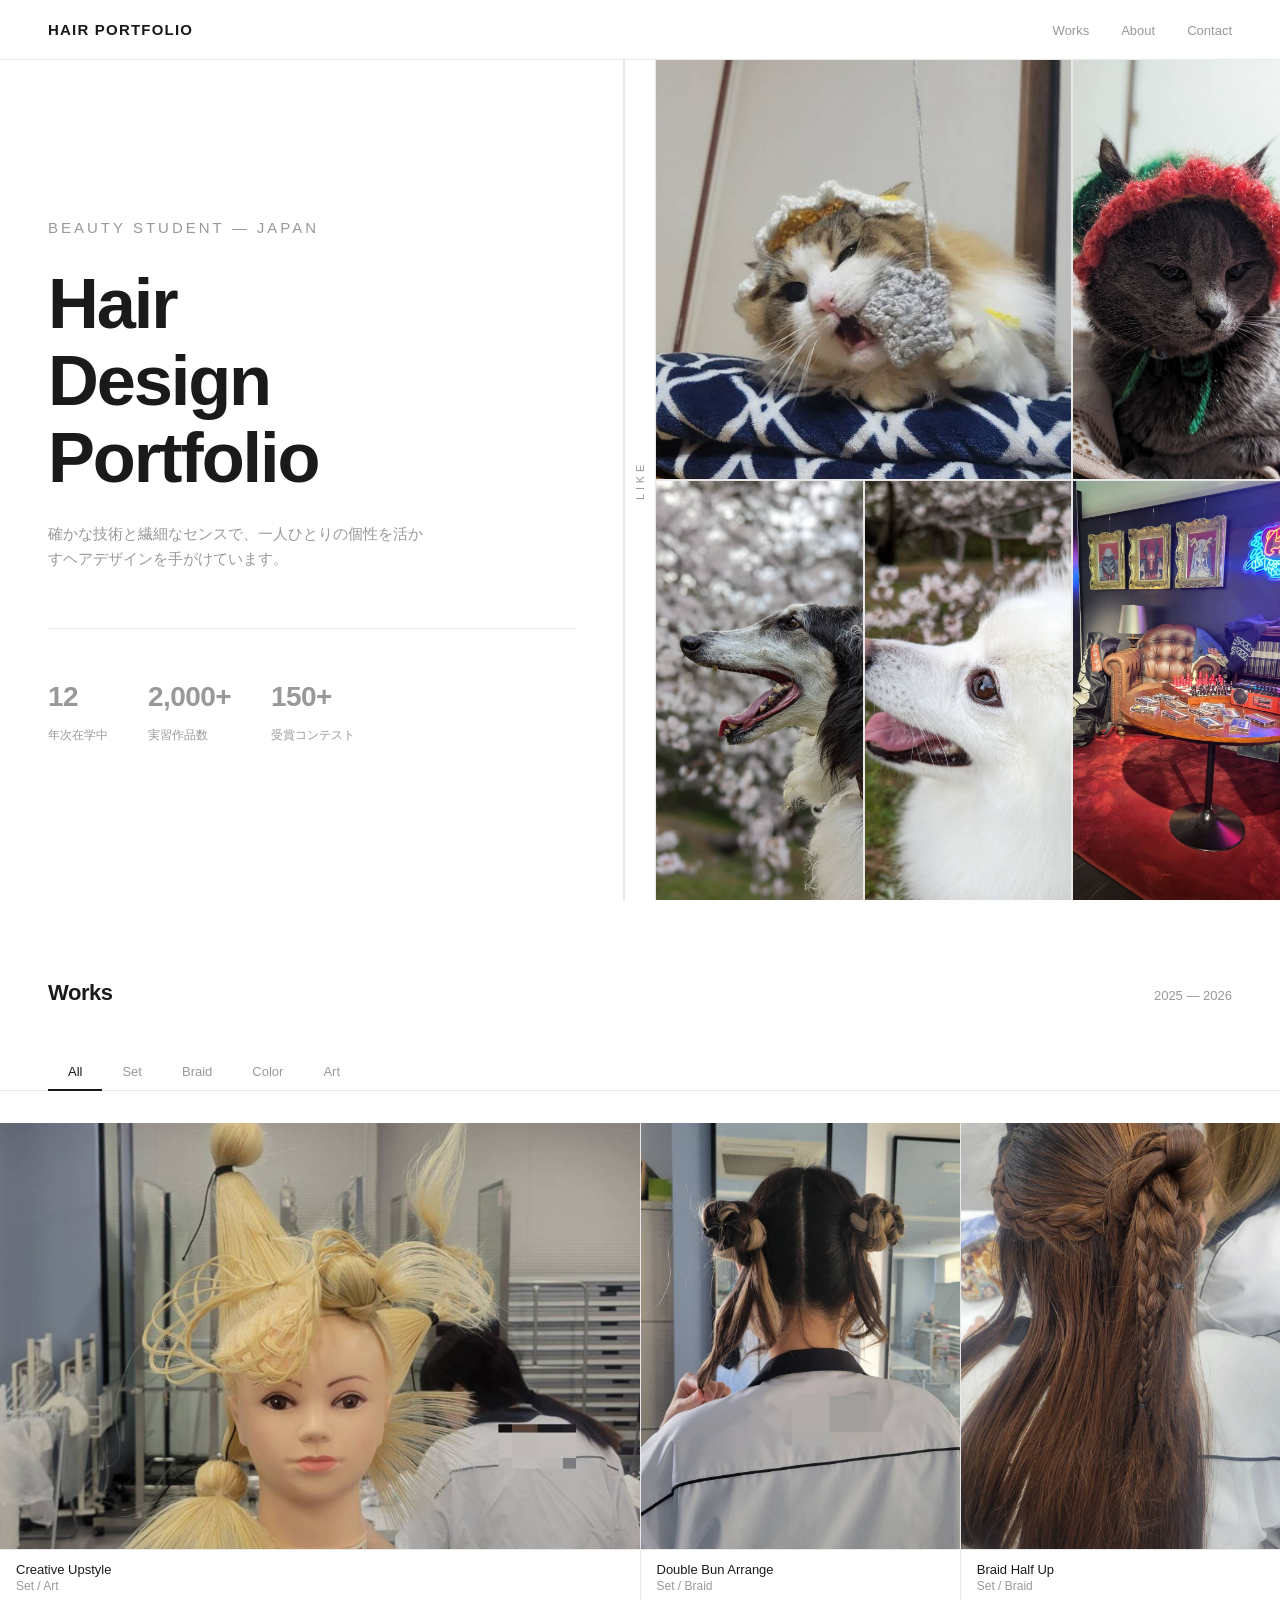
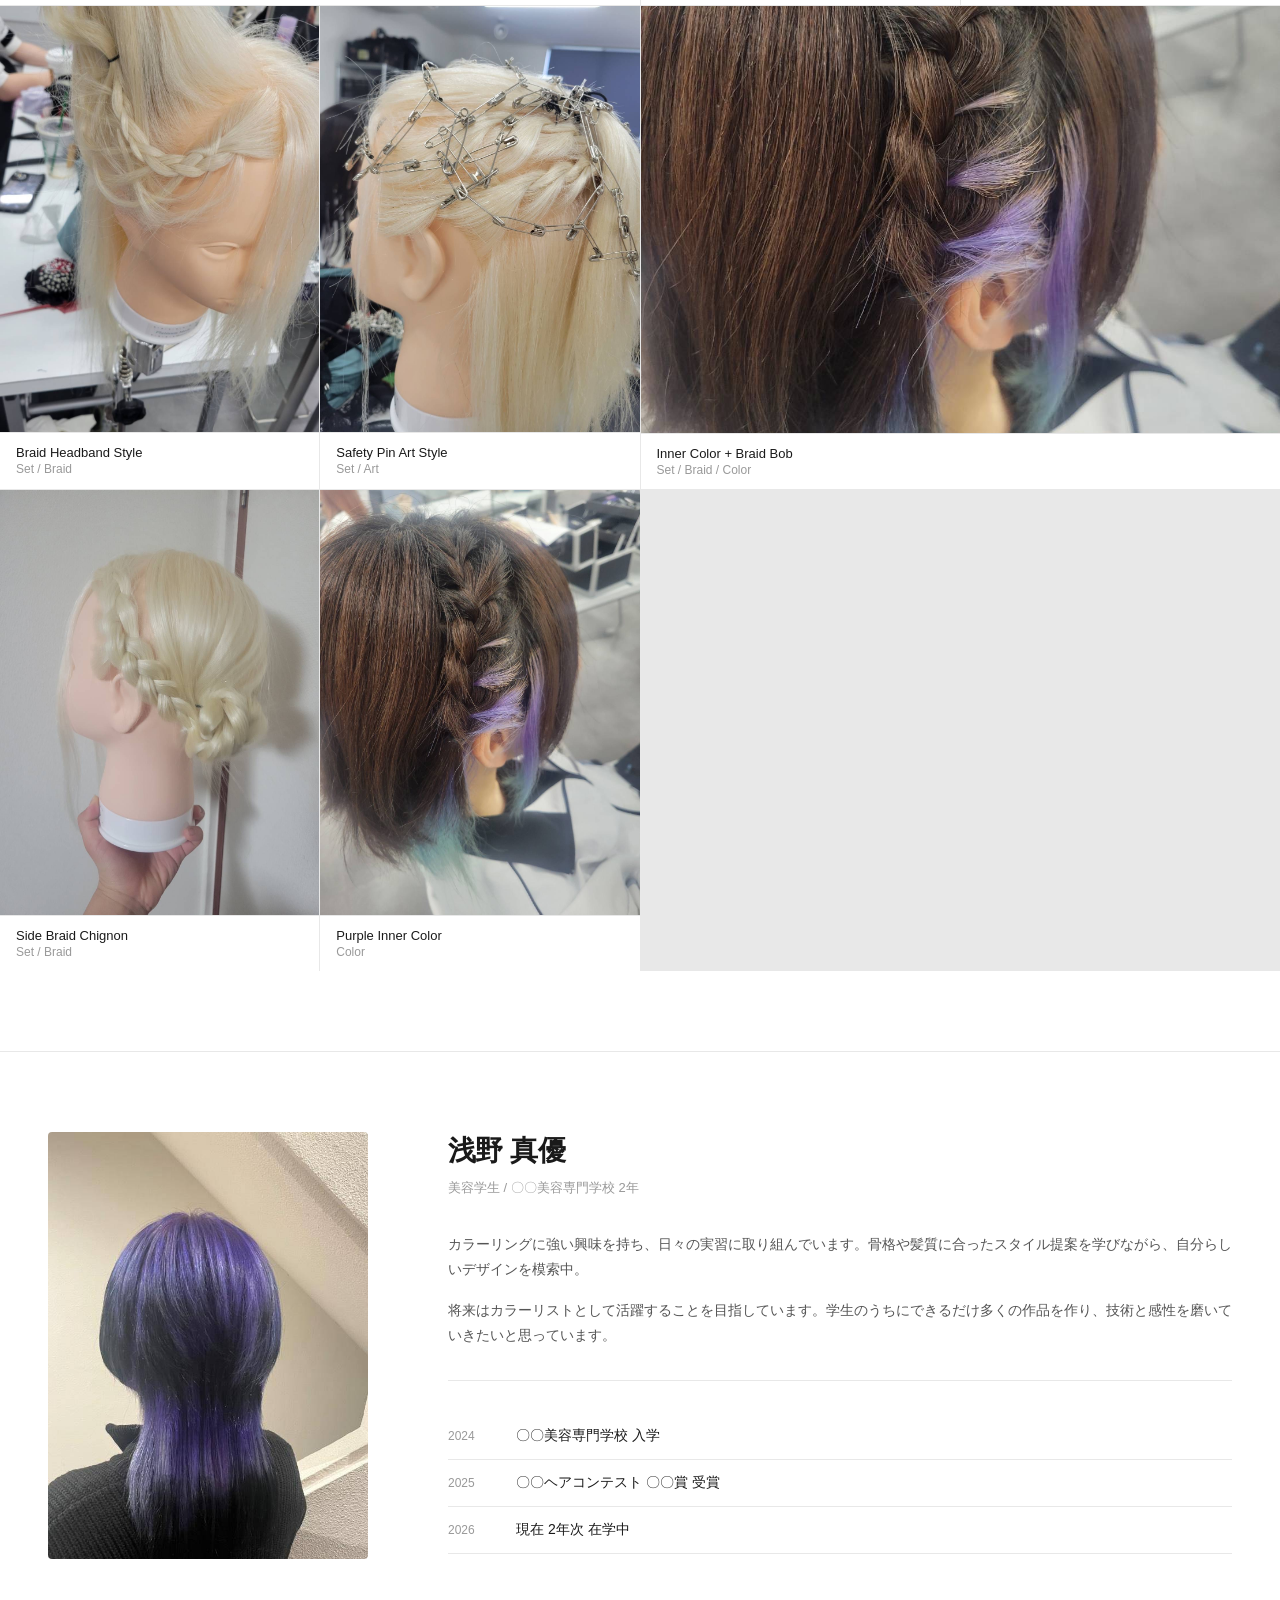
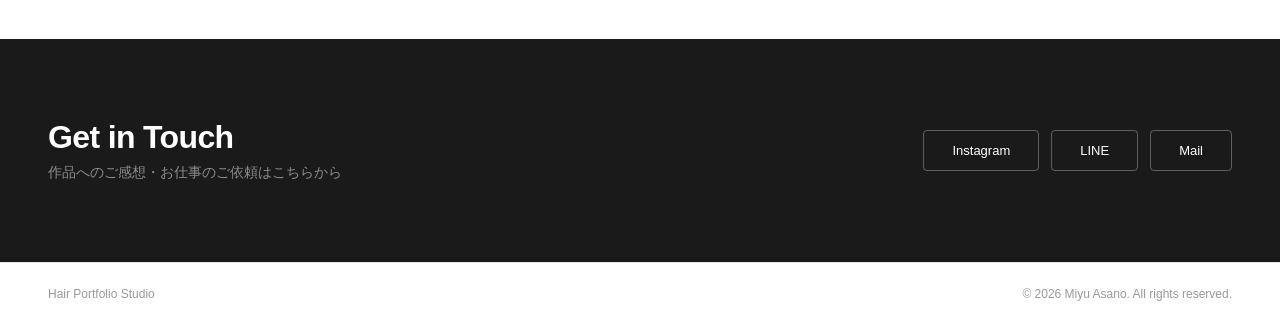
==== index.html @ 2d210272 "fix: restore UTF-8 encoding on index.html" ====
<!DOCTYPE html>
<html lang="ja">
<head>
<meta charset="UTF-8">
<meta name="viewport" content="width=device-width, initial-scale=1.0">
<title>Hair Portfolio</title>
<link rel="stylesheet" href="css/style.css">
</head>
<body>

<nav>
  <div class="logo">Hair Portfolio</div>
  <ul class="nav-links">
    <li><a href="#">Works</a></li>
    <li><a href="#">About</a></li>
    <li><a href="#">Contact</a></li>
  </ul>
</nav>

<section class="hero">
  <div class="hero-left">
    <p class="hero-eyebrow">Beauty Student — japan</p>
    <h1>Hair<br>Design<br>Portfolio</h1>
    <p>確かな技術と繊細なセンスで、一人ひとりの個性を活かすヘアデザインを手がけています。</p>
    <div class="hero-meta">
      <div class="meta-item"><p class="n">2</p><p>年次在学中</p></div>
      <div class="meta-item"><p class="n">50+</p><p>実習作品数</p></div>
      <div class="meta-item"><p class="n">3</p><p>受賞コンテスト</p></div>
    </div>
  </div>
  <span class="hero-right-label">Like</span>
  <div class="hero-right">
    <div class="hero-cell hc1"><img src="img/like-1.jpg" alt=""></div>
    <div class="hero-cell hc2"><img src="img/like-2.jpg" alt=""></div>
    <div class="hero-cell hc3"><img src="img/like-3.jpg" alt=""></div>
    <div class="hero-cell hc4"><img src="img/like-4.jpg" alt=""></div>
    <div class="hero-cell hc5"><img src="img/like-5.jpg" alt=""></div>
  </div>
</section>

<section class="works">
  <div class="works-header">
    <h2>Works</h2>
    <span>2025 — 2026</span>
  </div>
  <div class="filter-tabs">
    <div class="tab active">All</div>
    <div class="tab">Set</div>
    <div class="tab">Braid</div>
    <div class="tab">Color</div>
    <div class="tab">Art</div>
  </div>
  <div class="works-grid">
    <div class="work-item featured" data-cat="set art">
      <div class="work-img"><img src="img/work-1.jpg" alt="Creative Upstyle"></div>
      <div class="work-caption"><h3>Creative Upstyle</h3><p>Set / Art</p></div>
    </div>
    <div class="work-item" data-cat="set braid">
      <div class="work-img"><img src="img/work-2.jpg" alt="Double Bun Arrange"></div>
      <div class="work-caption"><h3>Double Bun Arrange</h3><p>Set / Braid</p></div>
    </div>
    <div class="work-item" data-cat="set braid">
      <div class="work-img"><img src="img/work-3.jpg" alt="Braid Half Up"></div>
      <div class="work-caption"><h3>Braid Half Up</h3><p>Set / Braid</p></div>
    </div>
    <div class="work-item" data-cat="set braid">
      <div class="work-img"><img src="img/work-4.jpg" alt="Braid Headband Style"></div>
      <div class="work-caption"><h3>Braid Headband Style</h3><p>Set / Braid</p></div>
    </div>
    <div class="work-item" data-cat="set art">
      <div class="work-img"><img src="img/work-5.jpg" alt="Safety Pin Art Style"></div>
      <div class="work-caption"><h3>Safety Pin Art Style</h3><p>Set / Art</p></div>
    </div>
    <div class="work-item featured" data-cat="set braid color">
      <div class="work-img"><img src="img/work-6.jpg" alt="Inner Color + Braid Bob"></div>
      <div class="work-caption"><h3>Inner Color + Braid Bob</h3><p>Set / Braid / Color</p></div>
    </div>
    <div class="work-item" data-cat="set braid">
      <div class="work-img"><img src="img/work-7.jpg" alt="Side Braid Chignon"></div>
      <div class="work-caption"><h3>Side Braid Chignon</h3><p>Set / Braid</p></div>
    </div>
    <div class="work-item" data-cat="color">
      <div class="work-img"><img src="img/work-6.jpg" alt="Purple Inner Color"></div>
      <div class="work-caption"><h3>Purple Inner Color</h3><p>Color</p></div>
    </div>
  </div>
</section>

<section class="about">
  <div class="about-photo"><img src="img/profile-footer.jpg" alt="浅野 真優"></div>
  <div class="about-text">
    <h2>浅野 真優</h2>
    <p class="role">美容学生 / 〇〇美容専門学校 2年</p>
    <p>カラーリングに強い興味を持ち、日々の実習に取り組んでいます。骨格や髪質に合ったスタイル提案を学びながら、自分らしいデザインを模索中。</p>
    <p>将来はカラーリストとして活躍することを目指しています。学生のうちにできるだけ多くの作品を作り、技術と感性を磨いていきたいと思っています。</p>
    <hr class="divider">
    <div class="career-list">
      <div class="career-row"><span class="career-year">2024</span><span class="career-desc">〇〇美容専門学校 入学</span></div>
      <div class="career-row"><span class="career-year">2025</span><span class="career-desc">〇〇ヘアコンテスト 〇〇賞 受賞</span></div>
      <div class="career-row"><span class="career-year">2026</span><span class="career-desc">現在 2年次 在学中</span></div>
    </div>
  </div>
</section>

<section class="contact">
  <div>
    <h2>Get in Touch</h2>
    <p>作品へのご感想・お仕事のご依頼はこちらから</p>
  </div>
  <div class="contact-links">
    <a href="#" class="btn-white">Instagram</a>
    <a href="#" class="btn-white">LINE</a>
    <a href="#" class="btn-white">Mail</a>
  </div>
</section>

<footer>
  <span>Hair Portfolio Studio</span>
  <span>© 2026 Miyu Asano. All rights reserved.</span>
</footer>

<script src="js/script.js"></script>
</body>
</html>
---- css/style.css ----
* { margin: 0; padding: 0; box-sizing: border-box; }

:root {
  --bg: #ffffff;
  --surface: #ffffff;
  --border: #e8e8e8;
  --text: #1a1a1a;
  --muted: #999;
}

body { font-family: -apple-system, 'Helvetica Neue', Arial, sans-serif; background: var(--bg); color: var(--text); }

/* NAV */
nav {
  display: flex; justify-content: space-between; align-items: center;
  padding: 0 48px; height: 60px;
  border-bottom: 1px solid var(--border);
  position: sticky; top: 0; background: white; z-index: 100;
}
.logo { font-size: 15px; font-weight: 600; letter-spacing: 0.08em; text-transform: uppercase; }
.nav-links { display: flex; gap: 32px; list-style: none; }
.nav-links a { text-decoration: none; color: var(--muted); font-size: 13px; transition: color 0.2s; }
.nav-links a:hover { color: var(--text); }

/* HERO */
.hero {
  display: grid; grid-template-columns: 1fr 32px 1fr;
  height: calc(100vh - 60px);
}
.hero-left {
  padding: 80px 48px;
  display: flex; flex-direction: column; justify-content: center;
  border-right: 1px solid var(--border);
}
.hero-eyebrow { font-size: 11px; color: var(--muted); letter-spacing: 0.2em; text-transform: uppercase; margin-bottom: 24px; }
.hero-left h1 { font-size: clamp(40px, 5.5vw, 72px); font-weight: 600; letter-spacing: -0.03em; line-height: 1.1; margin-bottom: 24px; }
.hero-left p { font-size: 15px; color: var(--muted); line-height: 1.7; max-width: 380px; }
.hero-meta { display: flex; gap: 40px; margin-top: 56px; padding-top: 40px; border-top: 1px solid var(--border); }
.meta-item .n { font-size: 28px; font-weight: 600; letter-spacing: -0.02em; }
.meta-item p { font-size: 12px; color: var(--muted); margin-top: 4px; }

.hero-right {
  display: grid;
  grid-template-columns: 1fr 1fr 1fr;
  grid-template-rows: 1fr 1fr;
  gap: 2px; background: var(--border);
  position: relative;
}
.hero-right-label {
  display: flex; align-items: center; justify-content: center;
  writing-mode: vertical-rl; text-orientation: mixed;
  rotate: 180deg;
  font-size: 11px; font-weight: 300;
  letter-spacing: 0.35em; text-transform: uppercase;
  color: var(--muted);
  pointer-events: none;
  border-left: 1px solid var(--border);
  border-right: 1px solid var(--border);
}
.hero-cell {
  background: var(--surface);
  overflow: hidden;
  cursor: pointer;
}
.hero-cell img {
  width: 100%; height: 100%;
  object-fit: cover;
  transition: transform 0.5s cubic-bezier(.16,1,.3,1);
  display: block;
}
.hero-cell:hover img { transform: scale(1.07); }
.hc1 { grid-column: 1 / 3; grid-row: 1; }
.hc2 { grid-column: 3;     grid-row: 1; }
.hc3 { grid-column: 1;     grid-row: 2; }
.hc4 { grid-column: 2;     grid-row: 2; }
.hc5 { grid-column: 3;     grid-row: 2; }

/* WORKS */
.works { padding: 80px 0; }
.works-header { padding: 0 48px 48px; display: flex; justify-content: space-between; align-items: baseline; }
.works-header h2 { font-size: 22px; font-weight: 600; letter-spacing: -0.02em; }
.works-header span { font-size: 13px; color: var(--muted); }

.filter-tabs { display: flex; gap: 0; padding: 0 48px; margin-bottom: 32px; border-bottom: 1px solid var(--border); }
.tab {
  padding: 10px 20px; font-size: 13px; color: var(--muted);
  cursor: pointer; border-bottom: 2px solid transparent; margin-bottom: -1px;
  transition: all 0.2s;
}
.tab.active { color: var(--text); border-bottom-color: var(--text); font-weight: 500; }
.tab:hover { color: var(--text); }

.works-grid { display: grid; grid-template-columns: repeat(4, 1fr); gap: 1px; background: var(--border); }
.work-item { background: white; cursor: pointer; overflow: hidden; }
.work-img {
  aspect-ratio: 3/4;
  overflow: hidden;
}
.work-img img {
  width: 100%; height: 100%;
  object-fit: cover;
  transition: transform 0.4s;
}
.work-item:hover .work-img img { transform: scale(1.05); }
.work-item.featured { grid-column: span 2; }
.work-item.featured .work-img { aspect-ratio: 3/2; }
.work-caption { padding: 12px 16px; border-top: 1px solid var(--border); }
.work-caption h3 { font-size: 13px; font-weight: 500; }
.work-caption p { font-size: 12px; color: var(--muted); margin-top: 2px; }
.wi1 { background: linear-gradient(160deg, #e8e4e0, #d0ccc8); }
.wi2 { background: linear-gradient(160deg, #e0e8e4, #c8d0cc); }
.wi3 { background: linear-gradient(160deg, #ece8e0, #d4d0c8); }
.wi4 { background: linear-gradient(160deg, #e4e0e8, #ccc8d0); }
.wi5 { background: linear-gradient(160deg, #e8ece0, #d0d4c8); }
.wi6 { background: linear-gradient(160deg, #e0e4ec, #c8ccd4); }
.wi7 { background: linear-gradient(160deg, #ece0e0, #d4c8c8); }
.wi8 { background: linear-gradient(160deg, #e0ece4, #c8d4cc); }

/* ABOUT */
.about { padding: 80px 48px; border-top: 1px solid var(--border); display: grid; grid-template-columns: 320px 1fr; gap: 80px; align-items: start; }
.about-photo {
  aspect-ratio: 3/4;
  border-radius: 4px;
  overflow: hidden;
}
.about-photo img {
  width: 100%; height: 100%;
  object-fit: cover;
  object-position: center top;
  transition: transform 0.6s;
}
.about-photo:hover img { transform: scale(1.03); }
.about-text h2 { font-size: 28px; font-weight: 600; letter-spacing: -0.02em; margin-bottom: 6px; }
.about-text .role { font-size: 13px; color: var(--muted); margin-bottom: 32px; }
.about-text p { font-size: 14px; color: #555; line-height: 1.8; margin-bottom: 16px; }
.divider { border: none; border-top: 1px solid var(--border); margin: 32px 0; }
.career-list { display: flex; flex-direction: column; gap: 0; }
.career-row { display: flex; gap: 24px; padding: 14px 0; border-bottom: 1px solid var(--border); }
.career-year { font-size: 12px; color: var(--muted); min-width: 44px; padding-top: 2px; }
.career-desc { font-size: 14px; }

/* CONTACT */
.contact {
  background: var(--text); color: white;
  padding: 80px 48px;
  display: flex; justify-content: space-between; align-items: center; gap: 48px; flex-wrap: wrap;
}
.contact h2 { font-size: 32px; font-weight: 600; letter-spacing: -0.02em; margin-bottom: 8px; }
.contact p { font-size: 14px; color: rgba(255,255,255,0.5); }
.contact-links { display: flex; gap: 12px; flex-wrap: wrap; }
.btn-white {
  display: inline-block; padding: 12px 28px;
  border: 1px solid rgba(255,255,255,0.3); color: white;
  font-size: 13px; text-decoration: none; border-radius: 4px;
  transition: border-color 0.2s;
}
.btn-white:hover { border-color: white; }

footer { padding: 24px 48px; border-top: 1px solid var(--border); display: flex; justify-content: space-between; font-size: 12px; color: var(--muted); }

/* ── ANIMATIONS ── */

.hero-eyebrow, .hero-left h1, .hero-left > p, .hero-meta {
  opacity: 0; transform: translateY(20px);
}
.hero-eyebrow { transition: opacity 0.5s 0.1s, transform 0.5s 0.1s; }
.hero-left h1  { transition: opacity 0.7s 0.25s cubic-bezier(.16,1,.3,1), transform 0.7s 0.25s cubic-bezier(.16,1,.3,1); }
.hero-left > p { transition: opacity 0.6s 0.45s, transform 0.6s 0.45s; }
.hero-meta     { transition: opacity 0.6s 0.6s, transform 0.6s 0.6s; }
.loaded .hero-eyebrow,
.loaded .hero-left h1,
.loaded .hero-left > p,
.loaded .hero-meta { opacity: 1; transform: translateY(0); }

.hero-cell { opacity: 0; transition: opacity 0.6s; }
.hero-right .hero-cell:nth-of-type(1) { transition-delay: 0.3s; }
.hero-right .hero-cell:nth-of-type(2) { transition-delay: 0.5s; }
.hero-right .hero-cell:nth-of-type(3) { transition-delay: 0.7s; }
.hero-right .hero-cell:nth-of-type(4) { transition-delay: 0.9s; }
.hero-right .hero-cell:nth-of-type(5) { transition-delay: 1.1s; }
.loaded .hero-cell { opacity: 1; }

.fade-up {
  opacity: 0; transform: translateY(24px);
  transition: opacity 0.7s cubic-bezier(.16,1,.3,1), transform 0.7s cubic-bezier(.16,1,.3,1);
}
.fade-up.visible { opacity: 1; transform: translateY(0); }

.work-item {
  opacity: 0; transform: translateY(16px);
  transition: opacity 0.5s, transform 0.5s, background 0.2s;
}
.work-item.visible { opacity: 1; transform: translateY(0); }

.work-item.hidden { display: none !important; }

@keyframes filterAppear {
  from { opacity: 0; transform: translateY(12px); }
  to   { opacity: 1; transform: translateY(0); }
}
.work-item.filter-appear { animation: filterAppear 2.4s cubic-bezier(.16,1,.3,1) forwards; }

.n { display: inline-block; }

@media (max-width: 768px) {
  nav { padding: 0 20px; }
  .nav-links { display: none; }
  .hero { grid-template-columns: 1fr; min-height: auto; }
  .hero-left { padding: 48px 20px; border-right: none; border-bottom: 1px solid var(--border); }
  .hero-right-label {
    writing-mode: horizontal-tb; rotate: 0deg;
    border: none; border-bottom: 1px solid var(--border);
    padding: 10px 20px; justify-content: flex-start;
    font-size: 11px;
  }
  .hero-right {
    display: flex; flex-direction: row;
    gap: 2px; background: var(--border);
    height: 200px;
    overflow-x: auto; overflow-y: hidden;
    -webkit-overflow-scrolling: touch;
    scrollbar-width: none;
  }
  .hero-right::-webkit-scrollbar { display: none; }
  .hero-cell { flex: 0 0 150px; height: 100%; }
  .hc1, .hc2, .hc3, .hc4, .hc5 { grid-column: unset; grid-row: unset; }
  .works-header, .filter-tabs { padding: 0 20px; }
  .filter-tabs { margin-bottom: 0; overflow-x: auto; }
  .works-grid { grid-template-columns: 1fr 1fr; }
  .work-item.featured { grid-column: span 2; }
  .about { grid-template-columns: 1fr; padding: 60px 20px; }
  .about-photo { display: block; width: 100%; max-width: 280px; margin: 0 auto 32px; }
  .contact { padding: 60px 20px; flex-direction: column; align-items: flex-start; }
  footer { padding: 20px; flex-direction: column; gap: 8px; }
}
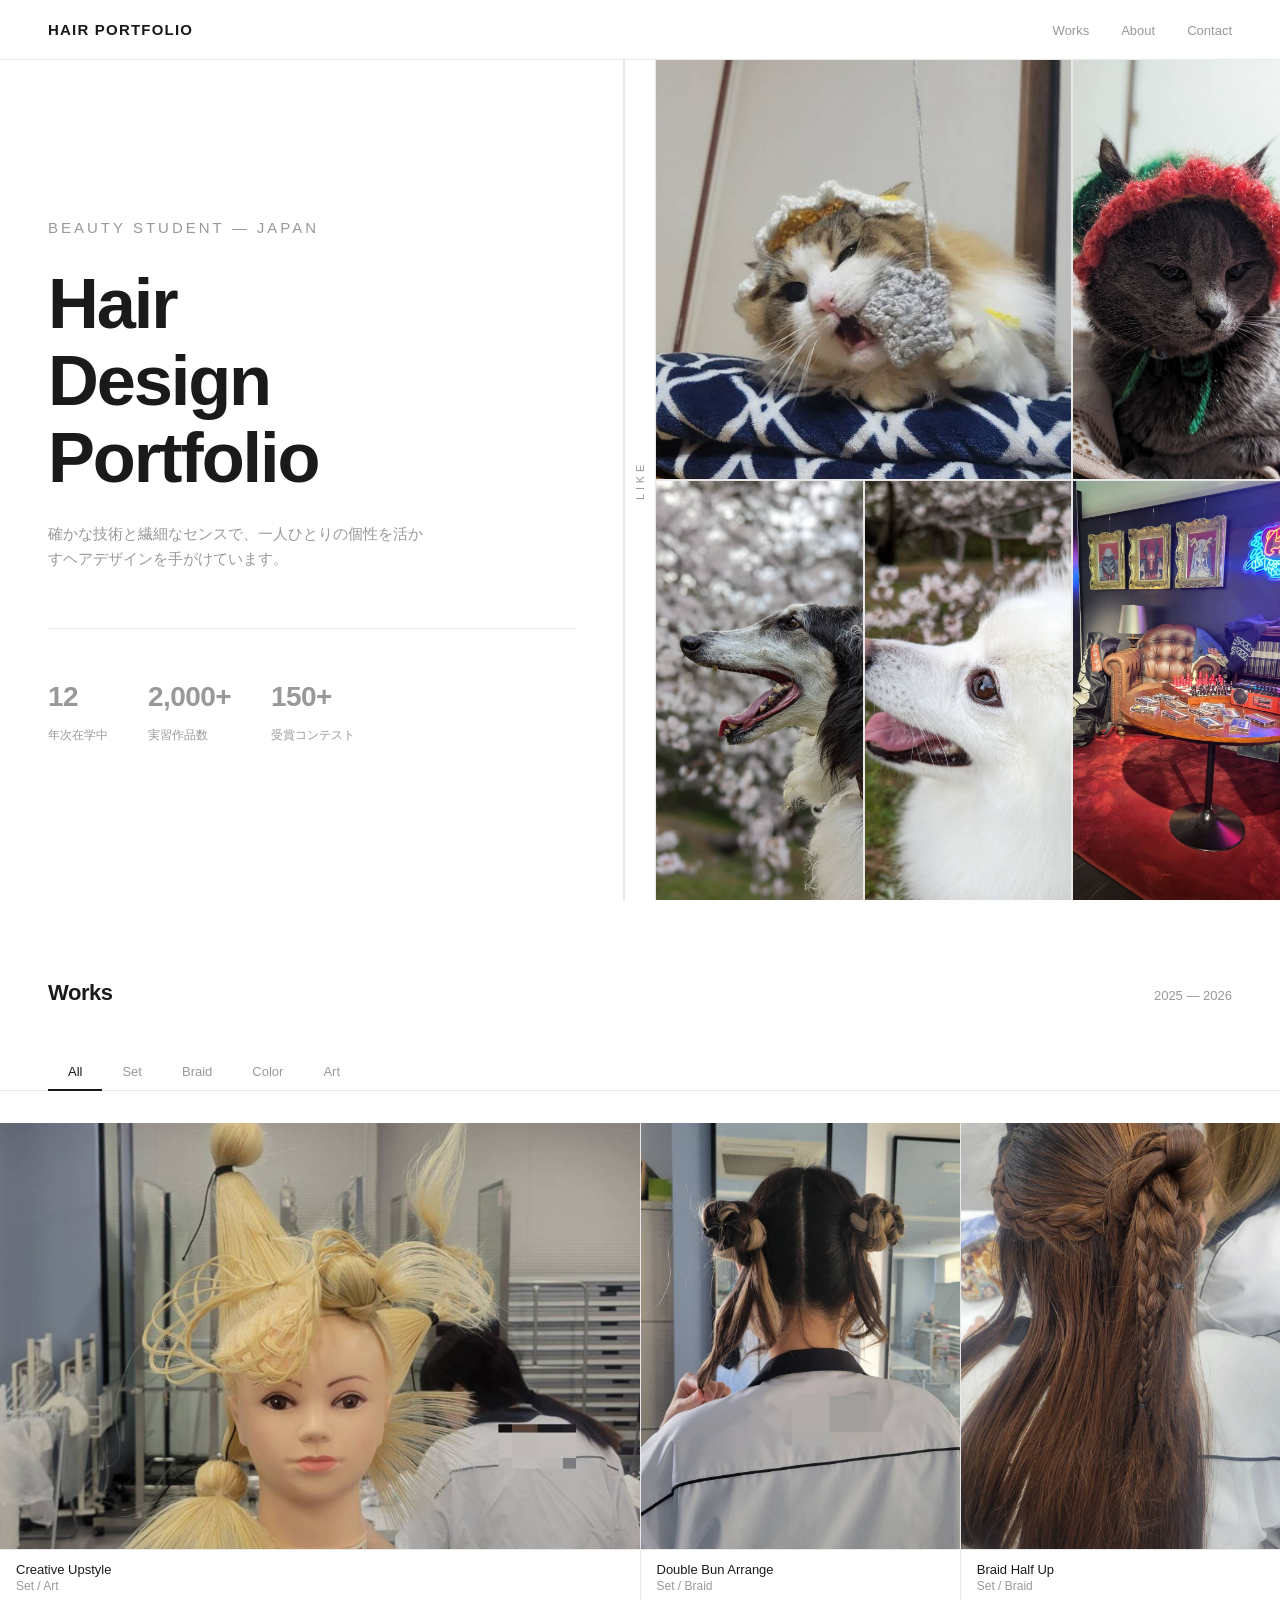
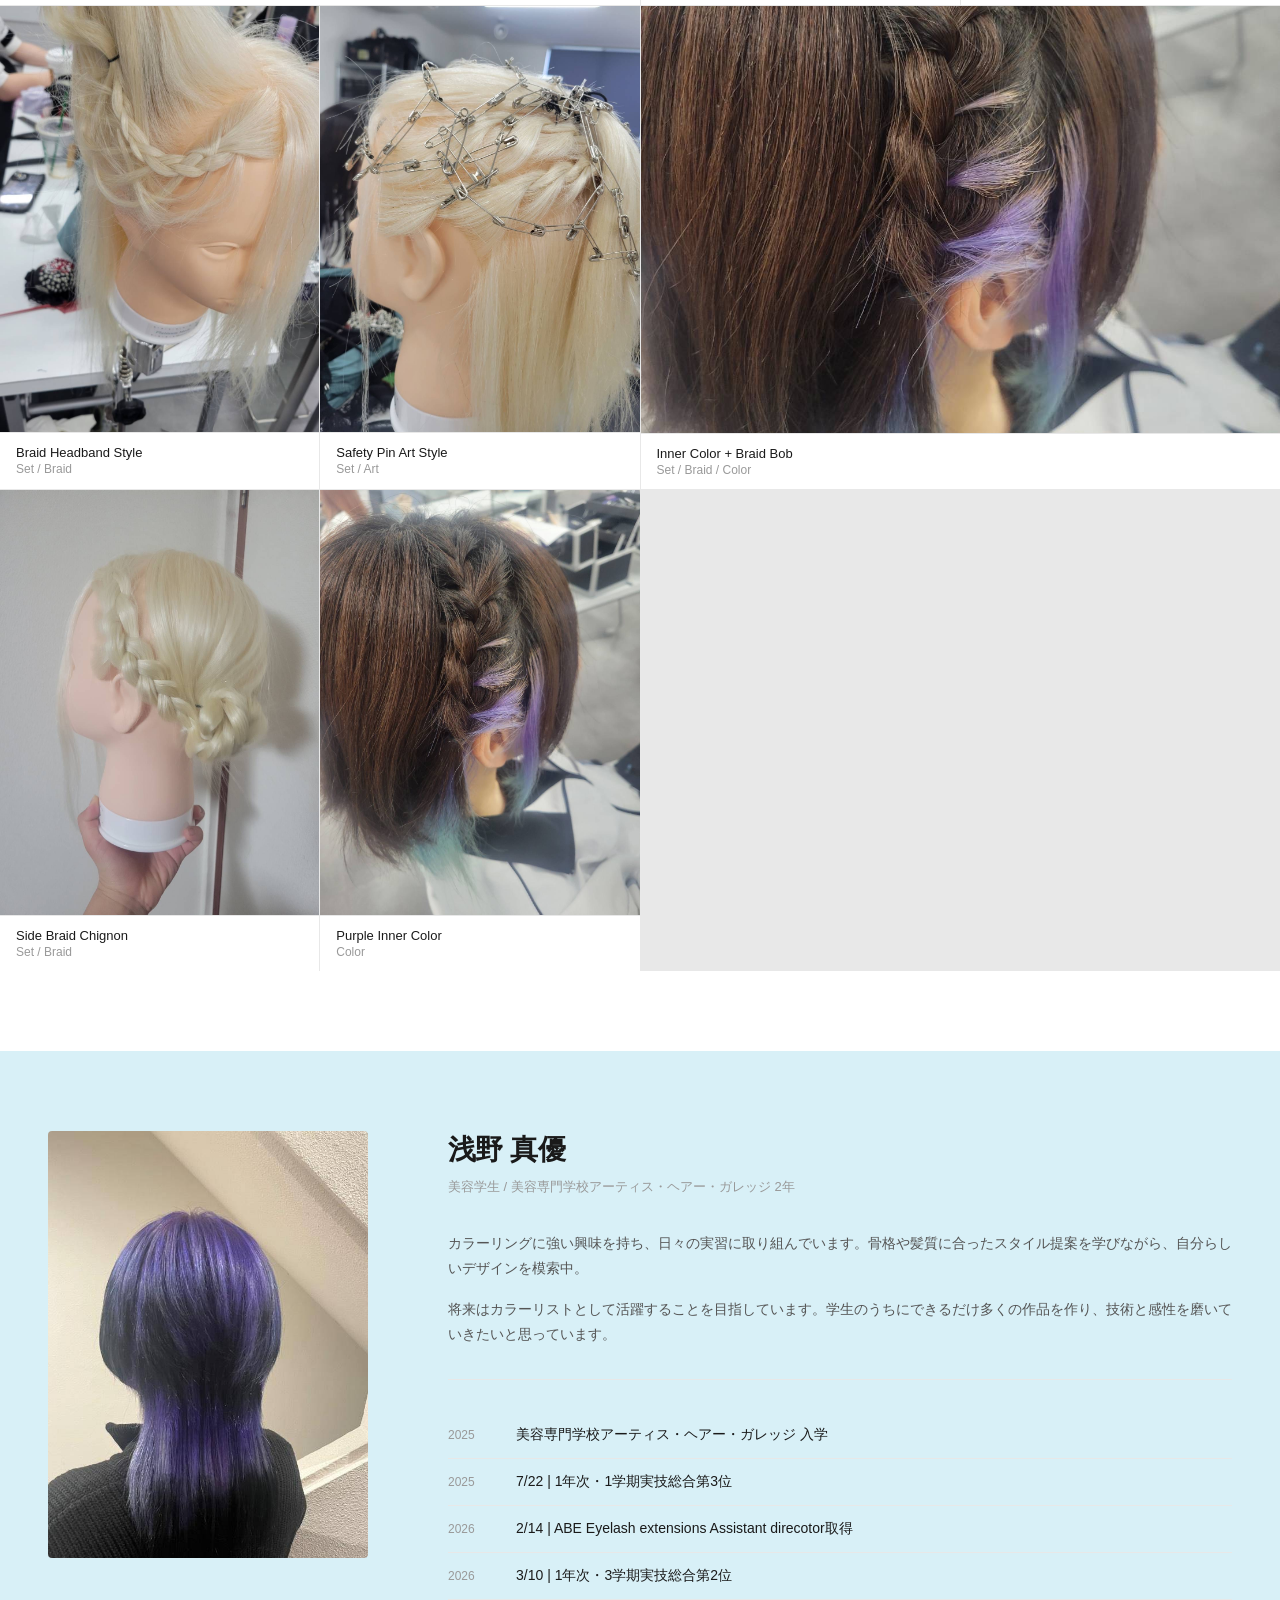
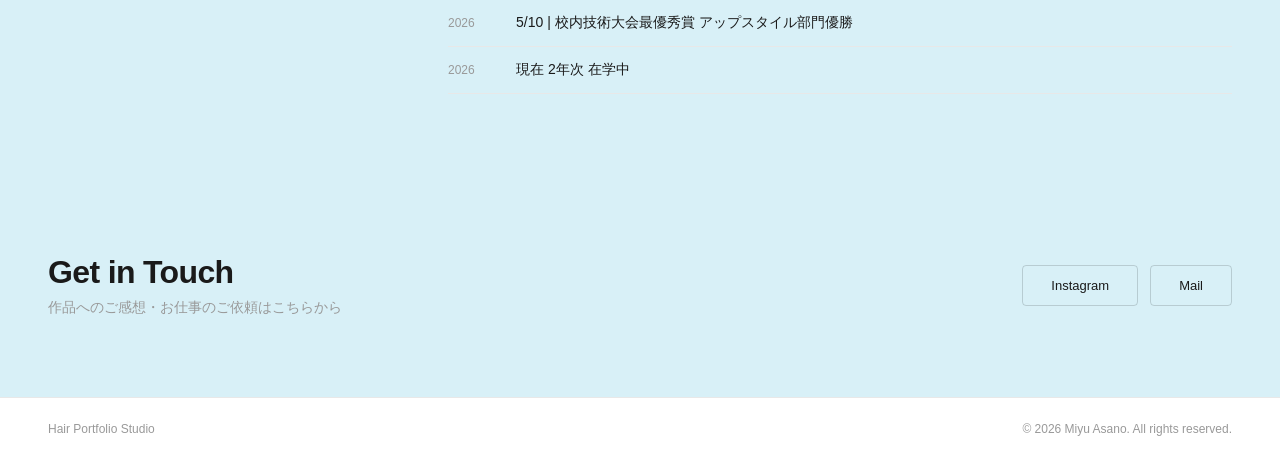
==== commit 162b3850: "add water blue accent backgrounds and smooth scroll" ====
--- a/index.html
+++ b/index.html
@@ -11,9 +11,9 @@
 <nav>
   <div class="logo">Hair Portfolio</div>
   <ul class="nav-links">
-    <li><a href="#">Works</a></li>
-    <li><a href="#">About</a></li>
-    <li><a href="#">Contact</a></li>
+    <li><a href="#works">Works</a></li>
+    <li><a href="#about">About</a></li>
+    <li><a href="#contact">Contact</a></li>
   </ul>
 </nav>
 
@@ -38,7 +38,7 @@
   </div>
 </section>
 
-<section class="works">
+<section class="works" id="works">
   <div class="works-header">
     <h2>Works</h2>
     <span>2025 — 2026</span>
@@ -86,30 +86,32 @@
   </div>
 </section>
 
-<section class="about">
+<section class="about" id="about">
   <div class="about-photo"><img src="img/profile-footer.jpg" alt="浅野 真優"></div>
   <div class="about-text">
     <h2>浅野 真優</h2>
-    <p class="role">美容学生 / 〇〇美容専門学校 2年</p>
+    <p class="role">美容学生 / 美容専門学校アーティス・ヘアー・ガレッジ 2年</p>
     <p>カラーリングに強い興味を持ち、日々の実習に取り組んでいます。骨格や髪質に合ったスタイル提案を学びながら、自分らしいデザインを模索中。</p>
     <p>将来はカラーリストとして活躍することを目指しています。学生のうちにできるだけ多くの作品を作り、技術と感性を磨いていきたいと思っています。</p>
     <hr class="divider">
     <div class="career-list">
-      <div class="career-row"><span class="career-year">2024</span><span class="career-desc">〇〇美容専門学校 入学</span></div>
-      <div class="career-row"><span class="career-year">2025</span><span class="career-desc">〇〇ヘアコンテスト 〇〇賞 受賞</span></div>
+      <div class="career-row"><span class="career-year">2025</span><span class="career-desc">美容専門学校アーティス・ヘアー・ガレッジ 入学</span></div>
+      <div class="career-row"><span class="career-year">2025</span><span class="career-desc">7/22 | 1年次・1学期実技総合第3位</span></div>
+      <div class="career-row"><span class="career-year">2026</span><span class="career-desc">2/14 | ABE Eyelash extensions Assistant direcotor取得</span></div>
+      <div class="career-row"><span class="career-year">2026</span><span class="career-desc">3/10 | 1年次・3学期実技総合第2位</span></div>
+      <div class="career-row"><span class="career-year">2026</span><span class="career-desc">5/10 | 校内技術大会最優秀賞 アップスタイル部門優勝</span></div>
       <div class="career-row"><span class="career-year">2026</span><span class="career-desc">現在 2年次 在学中</span></div>
     </div>
   </div>
 </section>
 
-<section class="contact">
+<section class="contact" id="contact">
   <div>
     <h2>Get in Touch</h2>
     <p>作品へのご感想・お仕事のご依頼はこちらから</p>
   </div>
   <div class="contact-links">
-    <a href="#" class="btn-white">Instagram</a>
-    <a href="#" class="btn-white">LINE</a>
+    <a href="https://www.instagram.com/sachertorte_1214?utm_source=qr&igsh=YzM4NGVxMjVndWw5" class="btn-white">Instagram</a>
     <a href="#" class="btn-white">Mail</a>
   </div>
 </section>
--- a/css/style.css
+++ b/css/style.css
@@ -1,4 +1,5 @@
 * { margin: 0; padding: 0; box-sizing: border-box; }
+html { scroll-behavior: smooth; }
 
 :root {
   --bg: #ffffff;
@@ -6,6 +7,8 @@
   --border: #e8e8e8;
   --text: #1a1a1a;
   --muted: #999;
+  --accent: #8ECFDF;
+  --accent-light: #D8F0F7;
 }
 
 body { font-family: -apple-system, 'Helvetica Neue', Arial, sans-serif; background: var(--bg); color: var(--text); }
@@ -117,7 +120,7 @@
 .wi8 { background: linear-gradient(160deg, #e0ece4, #c8d4cc); }
 
 /* ABOUT */
-.about { padding: 80px 48px; border-top: 1px solid var(--border); display: grid; grid-template-columns: 320px 1fr; gap: 80px; align-items: start; }
+.about { padding: 80px 48px; background: var(--accent-light); display: grid; grid-template-columns: 320px 1fr; gap: 80px; align-items: start; }
 .about-photo {
   aspect-ratio: 3/4;
   border-radius: 4px;
@@ -141,20 +144,20 @@
 
 /* CONTACT */
 .contact {
-  background: var(--text); color: white;
+  background: var(--accent-light); color: var(--text);
   padding: 80px 48px;
   display: flex; justify-content: space-between; align-items: center; gap: 48px; flex-wrap: wrap;
 }
 .contact h2 { font-size: 32px; font-weight: 600; letter-spacing: -0.02em; margin-bottom: 8px; }
-.contact p { font-size: 14px; color: rgba(255,255,255,0.5); }
+.contact p { font-size: 14px; color: var(--muted); }
 .contact-links { display: flex; gap: 12px; flex-wrap: wrap; }
 .btn-white {
   display: inline-block; padding: 12px 28px;
-  border: 1px solid rgba(255,255,255,0.3); color: white;
+  border: 1px solid rgba(0,0,0,0.15); color: var(--text);
   font-size: 13px; text-decoration: none; border-radius: 4px;
-  transition: border-color 0.2s;
-}
-.btn-white:hover { border-color: white; }
+  transition: border-color 0.2s, background 0.2s;
+}
+.btn-white:hover { border-color: var(--accent); background: white; }
 
 footer { padding: 24px 48px; border-top: 1px solid var(--border); display: flex; justify-content: space-between; font-size: 12px; color: var(--muted); }
 
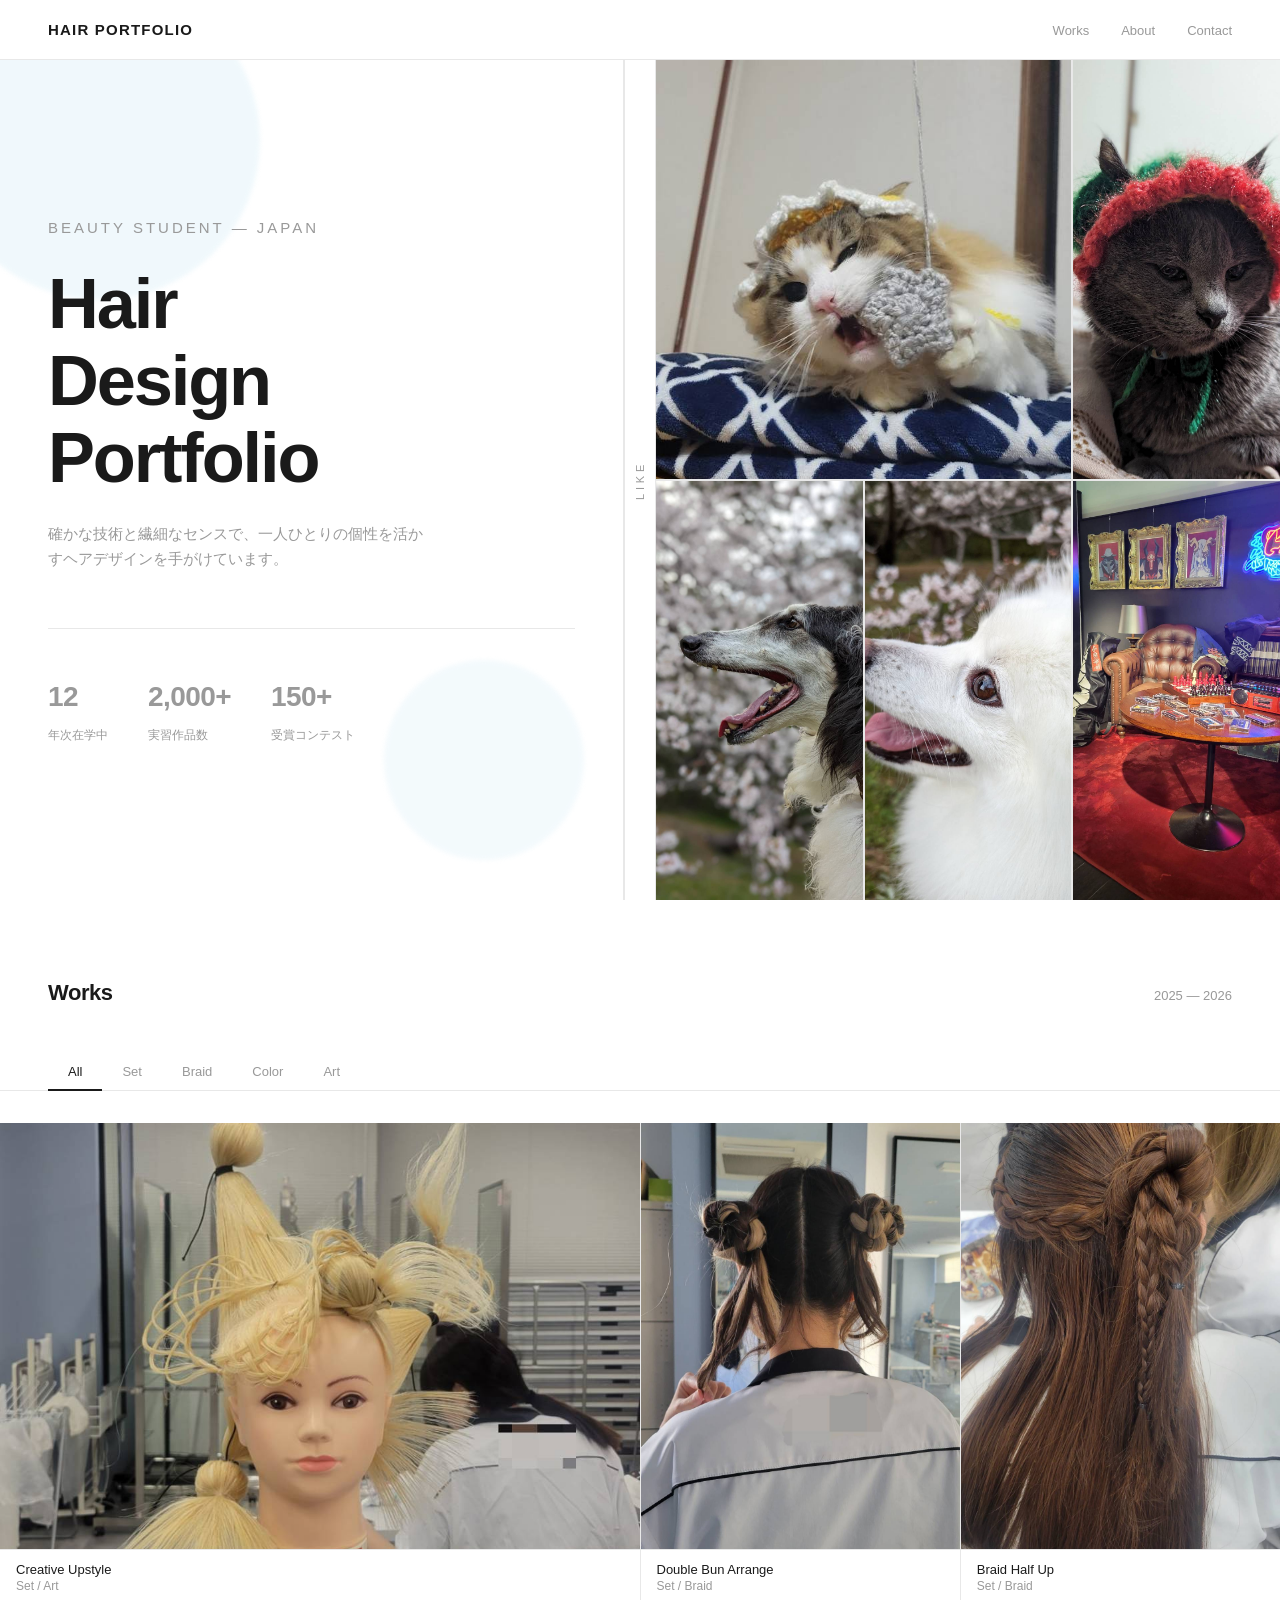
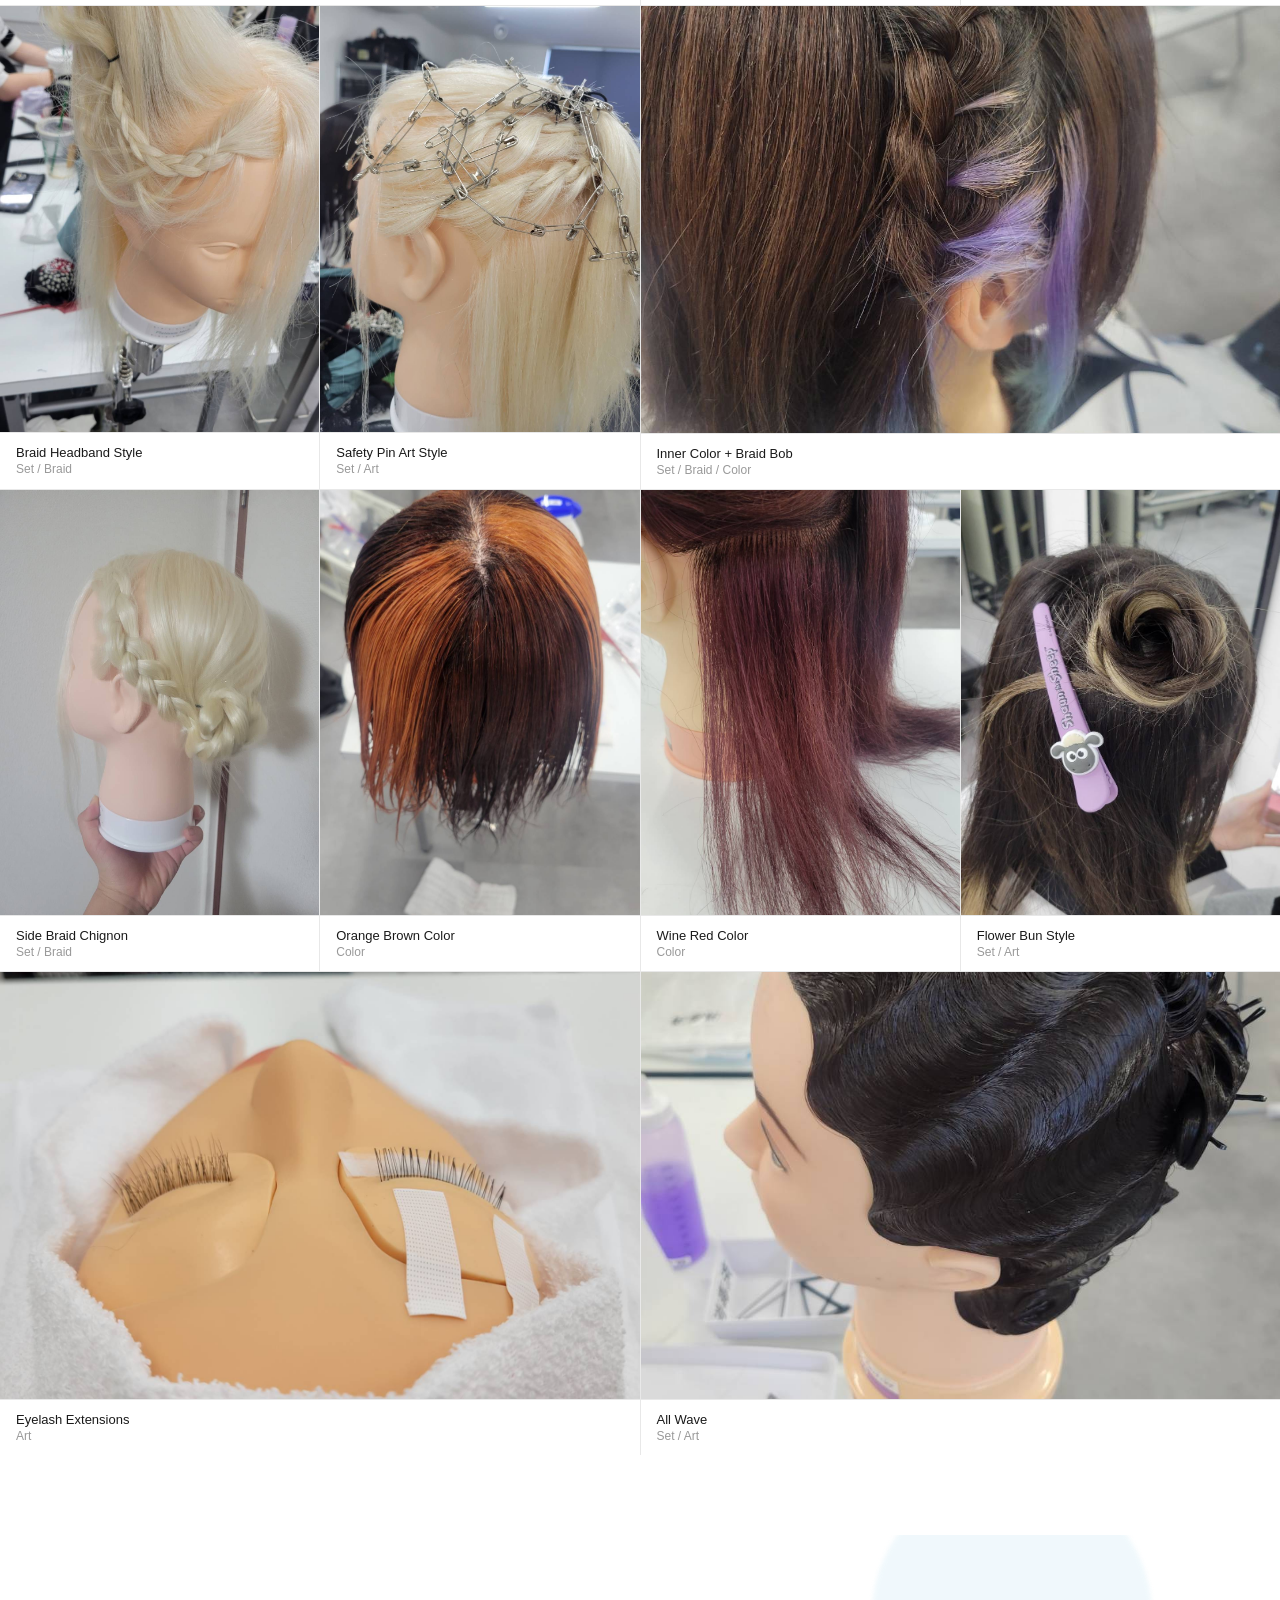
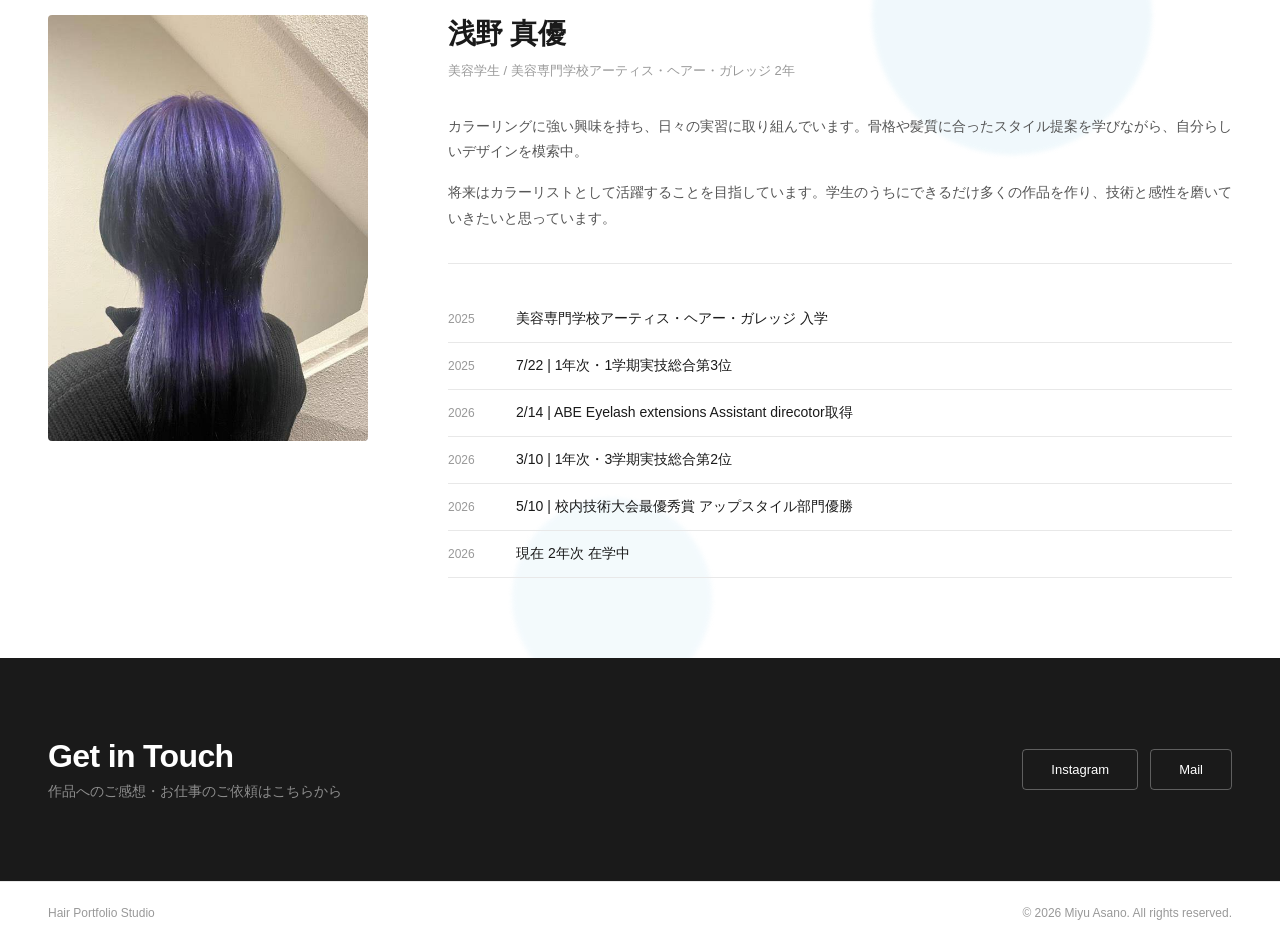
==== commit 8a2b1164: "水玉追加" ====
--- a/index.html
+++ b/index.html
@@ -18,6 +18,8 @@
 </nav>
 
 <section class="hero">
+  <div class="hero-dot2"></div>
+  <div class="hero-dot3"></div>
   <div class="hero-left">
     <p class="hero-eyebrow">Beauty Student — japan</p>
     <h1>Hair<br>Design<br>Portfolio</h1>
@@ -80,8 +82,24 @@
       <div class="work-caption"><h3>Side Braid Chignon</h3><p>Set / Braid</p></div>
     </div>
     <div class="work-item" data-cat="color">
-      <div class="work-img"><img src="img/work-6.jpg" alt="Purple Inner Color"></div>
-      <div class="work-caption"><h3>Purple Inner Color</h3><p>Color</p></div>
+      <div class="work-img"><img src="img/work-8.jpg" alt="ヘアカラー授業（オレンジ×ブラウン）"></div>
+      <div class="work-caption"><h3>Orange Brown Color</h3><p>Color</p></div>
+    </div>
+    <div class="work-item" data-cat="color">
+      <div class="work-img"><img src="img/work-9.jpg" alt="ヘアカラー授業（ワインレッド）"></div>
+      <div class="work-caption"><h3>Wine Red Color</h3><p>Color</p></div>
+    </div>
+    <div class="work-item" data-cat="set art">
+      <div class="work-img"><img src="img/work-10.jpg" alt="お花風お団子"></div>
+      <div class="work-caption"><h3>Flower Bun Style</h3><p>Set / Art</p></div>
+    </div>
+    <div class="work-item featured" data-cat="art">
+      <div class="work-img"><img src="img/work-11.jpg" alt="まつエク（検定試験）"></div>
+      <div class="work-caption"><h3>Eyelash Extensions</h3><p>Art</p></div>
+    </div>
+    <div class="work-item featured" data-cat="set art">
+      <div class="work-img"><img src="img/work-12.jpg" alt="オールウェーブ（テスト）"></div>
+      <div class="work-caption"><h3>All Wave</h3><p>Set / Art</p></div>
     </div>
   </div>
 </section>
--- a/css/style.css
+++ b/css/style.css
@@ -7,8 +7,8 @@
   --border: #e8e8e8;
   --text: #1a1a1a;
   --muted: #999;
-  --accent: #8ECFDF;
-  --accent-light: #D8F0F7;
+  --accent: #A8D8E8;
+  --accent-light: #EAF6FB;
 }
 
 body { font-family: -apple-system, 'Helvetica Neue', Arial, sans-serif; background: var(--bg); color: var(--text); }
@@ -29,7 +29,51 @@
 .hero {
   display: grid; grid-template-columns: 1fr 32px 1fr;
   height: calc(100vh - 60px);
-}
+  position: relative;
+  overflow: hidden;
+}
+.hero::before {
+  content: '';
+  position: absolute;
+  inset: 0;
+  pointer-events: none;
+  z-index: 0;
+}
+.hero::after {
+  content: '';
+  position: absolute;
+  pointer-events: none;
+  z-index: 0;
+  border-radius: 50%;
+  width: 320px; height: 320px;
+  background: var(--accent-light);
+  opacity: 0.7;
+  top: -80px; left: -60px;
+  filter: blur(2px);
+}
+.hero-dot2 {
+  position: absolute;
+  border-radius: 50%;
+  width: 200px; height: 200px;
+  background: var(--accent-light);
+  opacity: 0.55;
+  bottom: 40px; left: 30%;
+  pointer-events: none;
+  z-index: 0;
+  filter: blur(2px);
+}
+.hero-dot3 {
+  position: absolute;
+  border-radius: 50%;
+  width: 260px; height: 260px;
+  background: var(--accent-light);
+  opacity: 0.5;
+  top: 20%; right: -60px;
+  pointer-events: none;
+  z-index: 0;
+  filter: blur(2px);
+}
+.hero-left, .hero-right-label, .hero-right { position: relative; z-index: 1; }
 .hero-left {
   padding: 80px 48px;
   display: flex; flex-direction: column; justify-content: center;
@@ -120,7 +164,32 @@
 .wi8 { background: linear-gradient(160deg, #e0ece4, #c8d4cc); }
 
 /* ABOUT */
-.about { padding: 80px 48px; background: var(--accent-light); display: grid; grid-template-columns: 320px 1fr; gap: 80px; align-items: start; }
+.about { padding: 80px 48px; background: #fff; display: grid; grid-template-columns: 320px 1fr; gap: 80px; align-items: start; position: relative; overflow: hidden; }
+.about::before {
+  content: '';
+  position: absolute;
+  border-radius: 50%;
+  width: 280px; height: 280px;
+  background: var(--accent-light);
+  opacity: 0.7;
+  top: -60px; right: 10%;
+  pointer-events: none;
+  filter: blur(2px);
+  z-index: 0;
+}
+.about::after {
+  content: '';
+  position: absolute;
+  border-radius: 50%;
+  width: 200px; height: 200px;
+  background: var(--accent-light);
+  opacity: 0.55;
+  bottom: -40px; left: 40%;
+  pointer-events: none;
+  filter: blur(2px);
+  z-index: 0;
+}
+.about > * { position: relative; z-index: 1; }
 .about-photo {
   aspect-ratio: 3/4;
   border-radius: 4px;
@@ -144,20 +213,20 @@
 
 /* CONTACT */
 .contact {
-  background: var(--accent-light); color: var(--text);
+  background: var(--text); color: white;
   padding: 80px 48px;
   display: flex; justify-content: space-between; align-items: center; gap: 48px; flex-wrap: wrap;
 }
 .contact h2 { font-size: 32px; font-weight: 600; letter-spacing: -0.02em; margin-bottom: 8px; }
-.contact p { font-size: 14px; color: var(--muted); }
+.contact p { font-size: 14px; color: rgba(255,255,255,0.5); }
 .contact-links { display: flex; gap: 12px; flex-wrap: wrap; }
 .btn-white {
   display: inline-block; padding: 12px 28px;
-  border: 1px solid rgba(0,0,0,0.15); color: var(--text);
+  border: 1px solid rgba(255,255,255,0.3); color: white;
   font-size: 13px; text-decoration: none; border-radius: 4px;
   transition: border-color 0.2s, background 0.2s;
 }
-.btn-white:hover { border-color: var(--accent); background: white; }
+.btn-white:hover { border-color: white; background: rgba(255,255,255,0.1); }
 
 footer { padding: 24px 48px; border-top: 1px solid var(--border); display: flex; justify-content: space-between; font-size: 12px; color: var(--muted); }
 
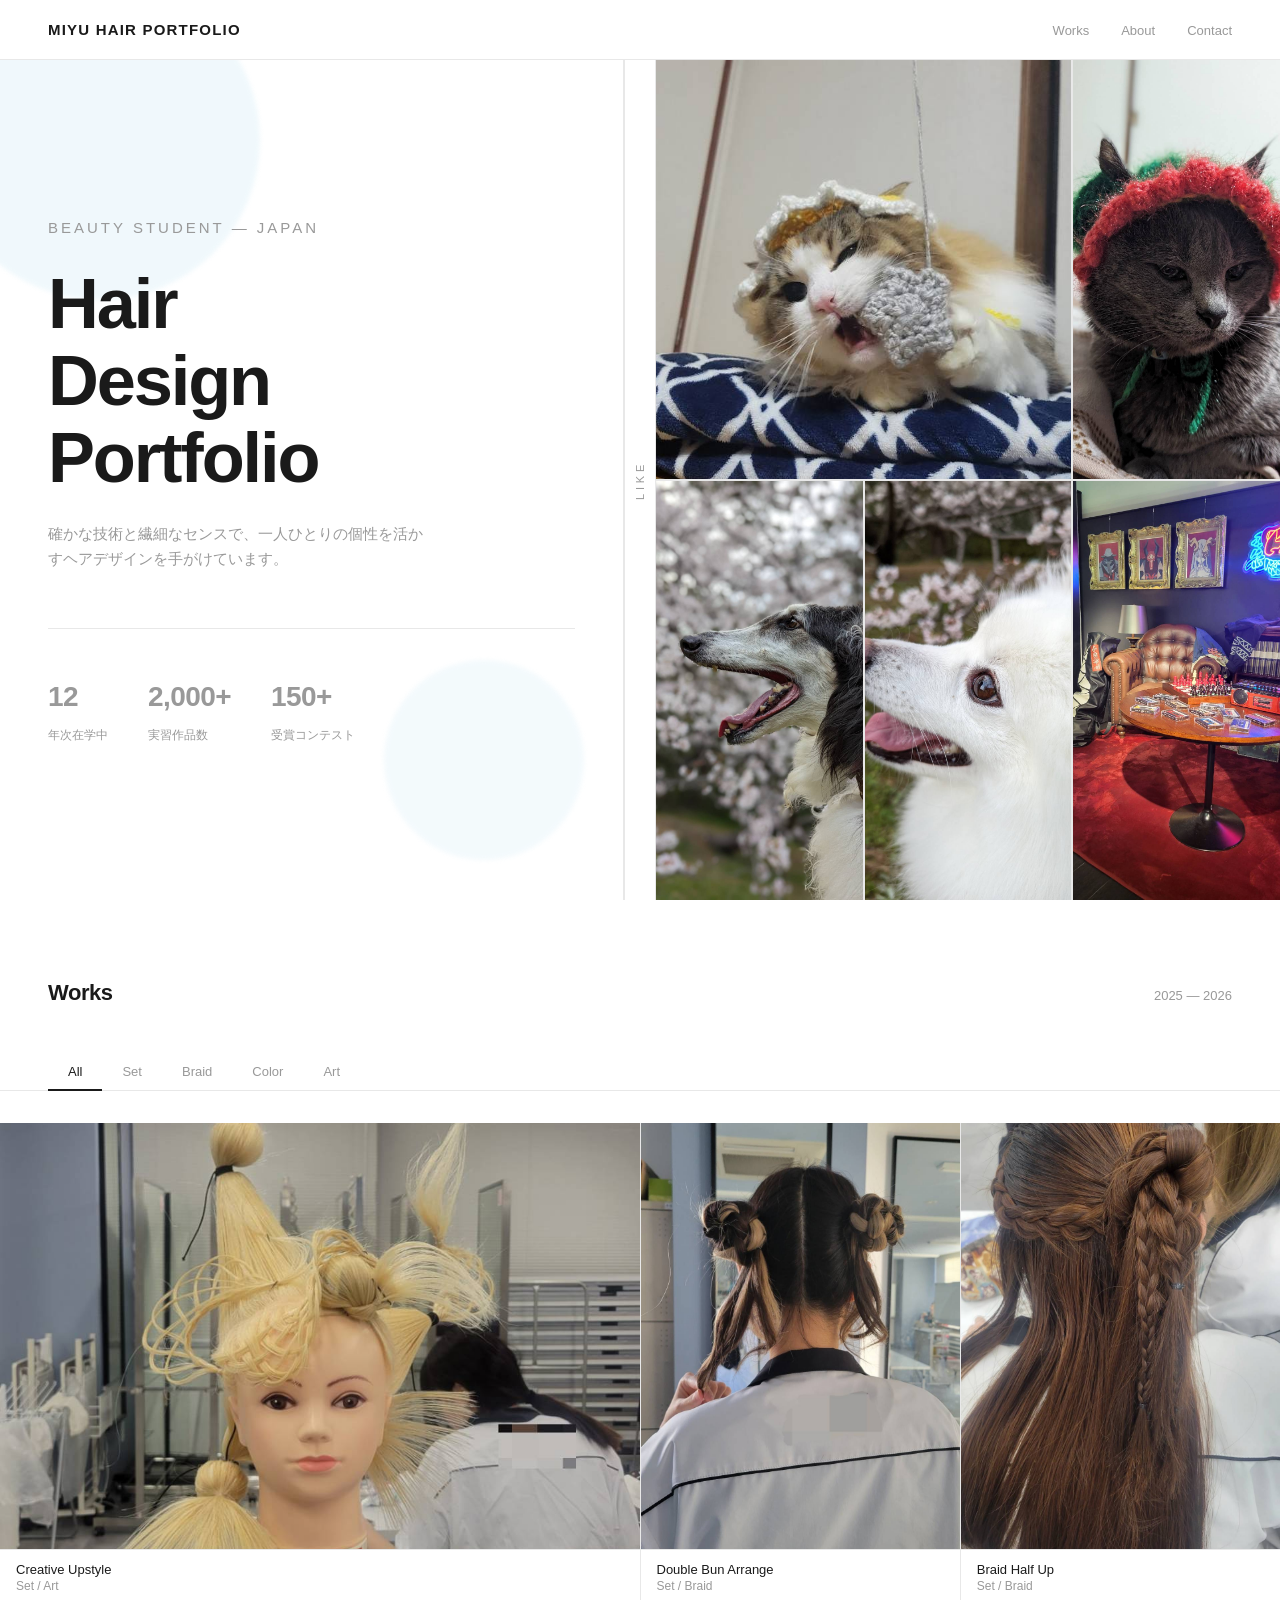
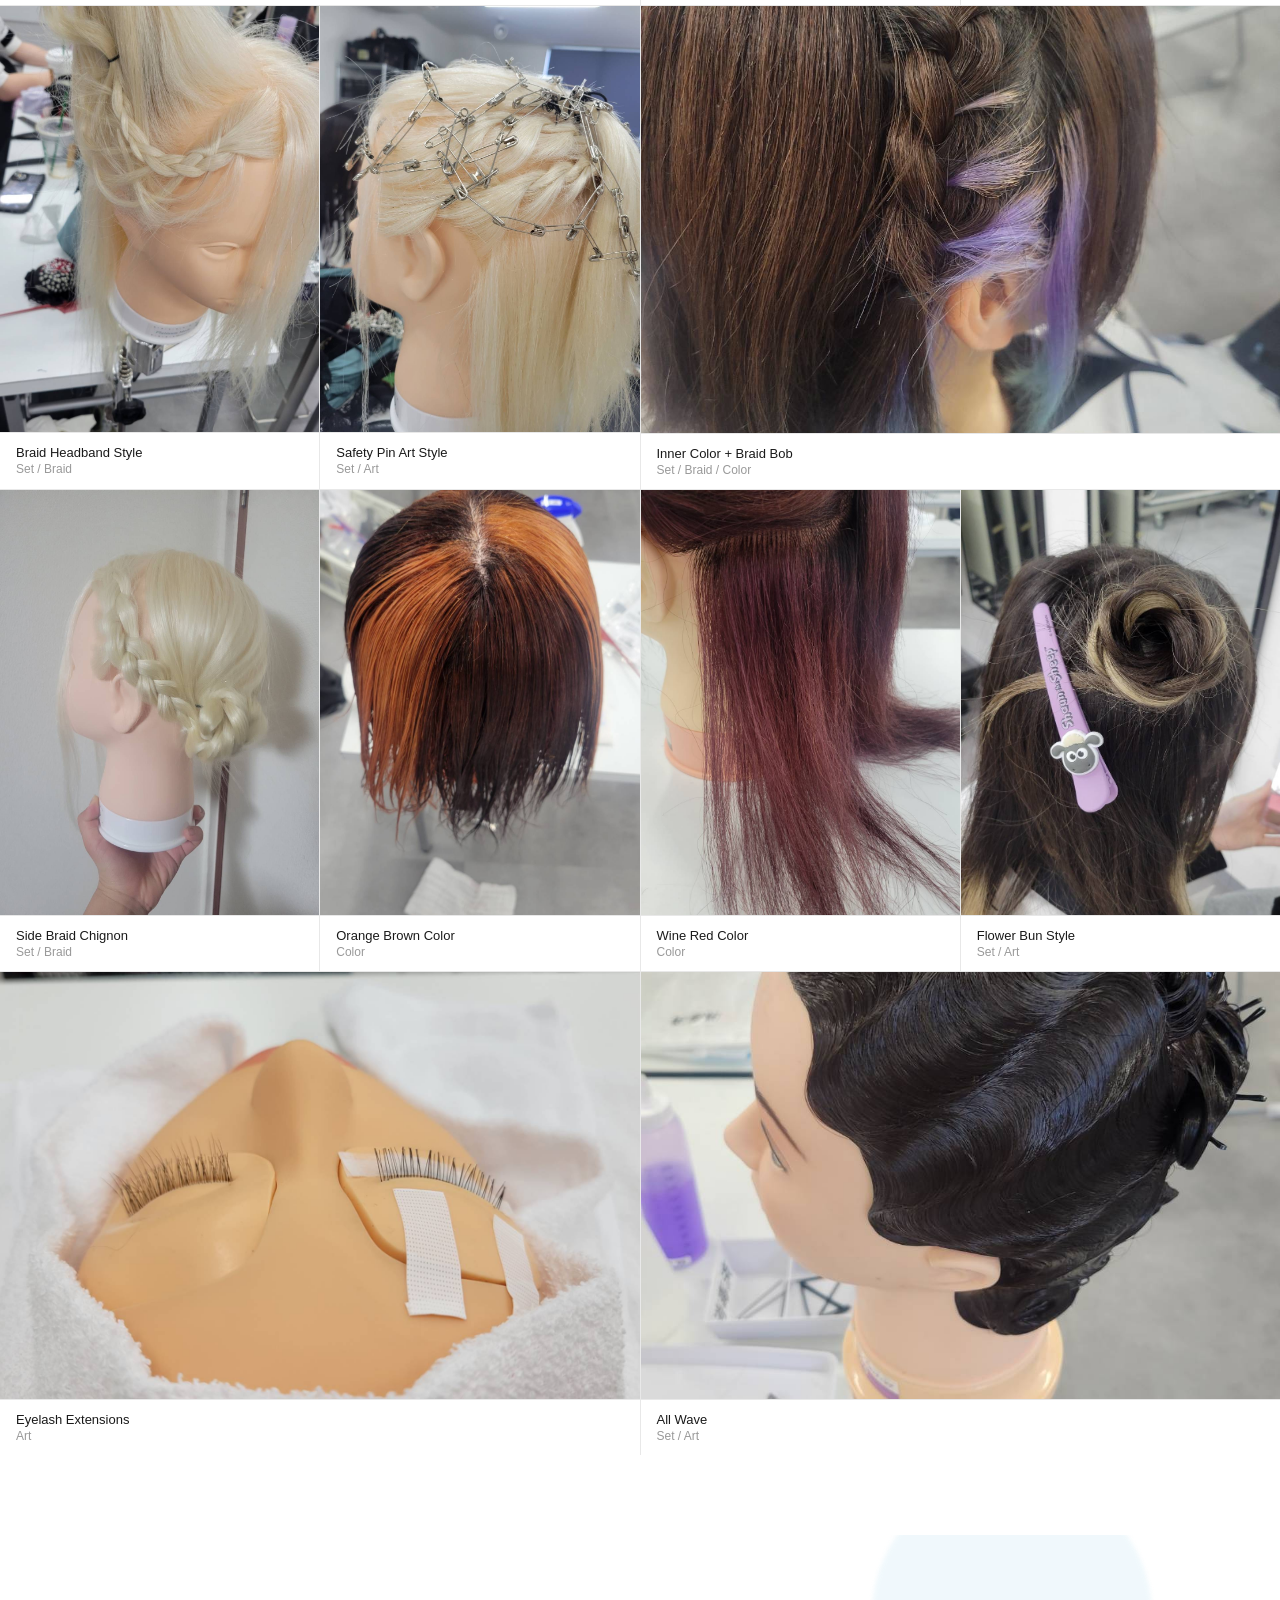
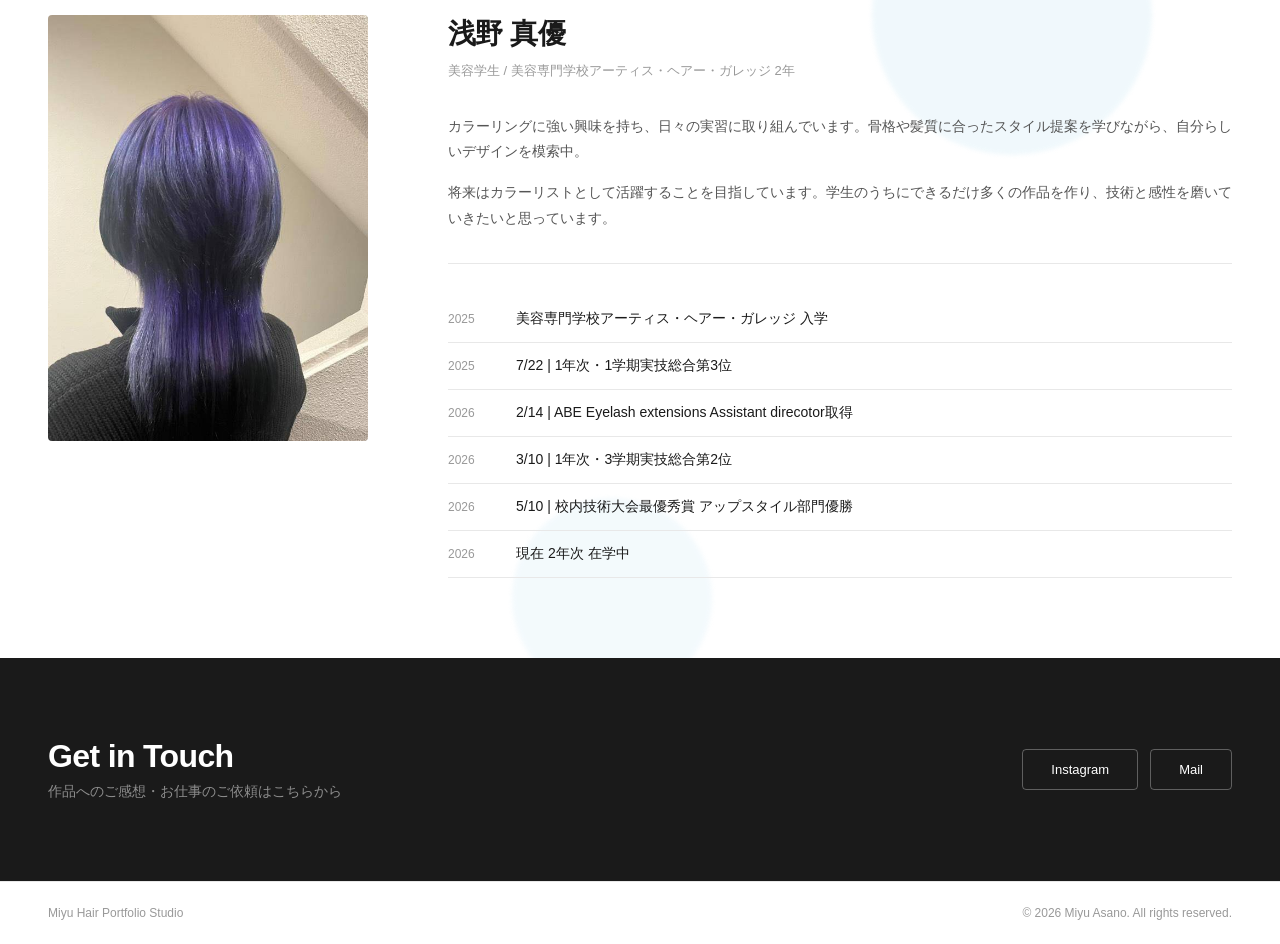
==== commit c0d82c87: "名称変更" ====
--- a/index.html
+++ b/index.html
@@ -3,13 +3,13 @@
 <head>
 <meta charset="UTF-8">
 <meta name="viewport" content="width=device-width, initial-scale=1.0">
-<title>Hair Portfolio</title>
+<title>Miyu Hair Portfolio</title>
 <link rel="stylesheet" href="css/style.css">
 </head>
 <body>
 
 <nav>
-  <div class="logo">Hair Portfolio</div>
+  <div class="logo">Miyu Hair Portfolio</div>
   <ul class="nav-links">
     <li><a href="#works">Works</a></li>
     <li><a href="#about">About</a></li>
@@ -135,7 +135,7 @@
 </section>
 
 <footer>
-  <span>Hair Portfolio Studio</span>
+  <span>Miyu Hair Portfolio Studio</span>
   <span>© 2026 Miyu Asano. All rights reserved.</span>
 </footer>
 
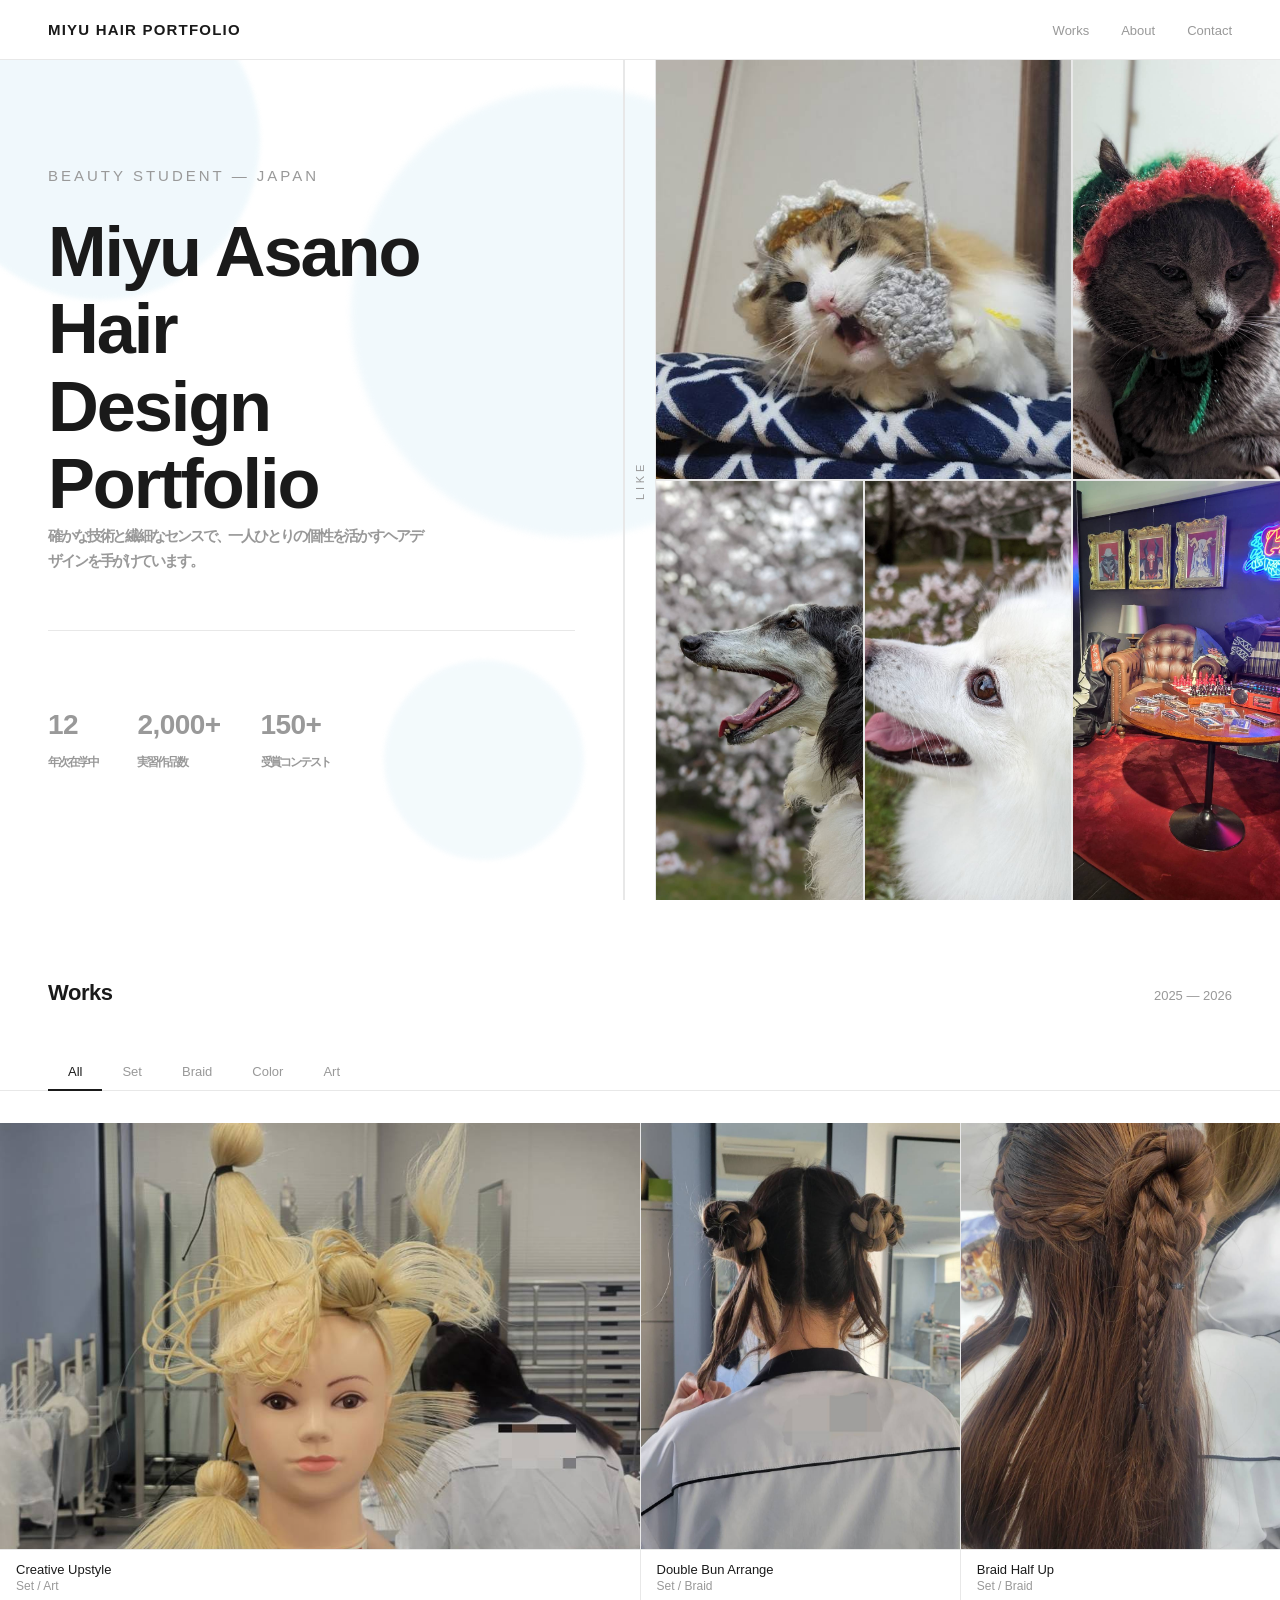
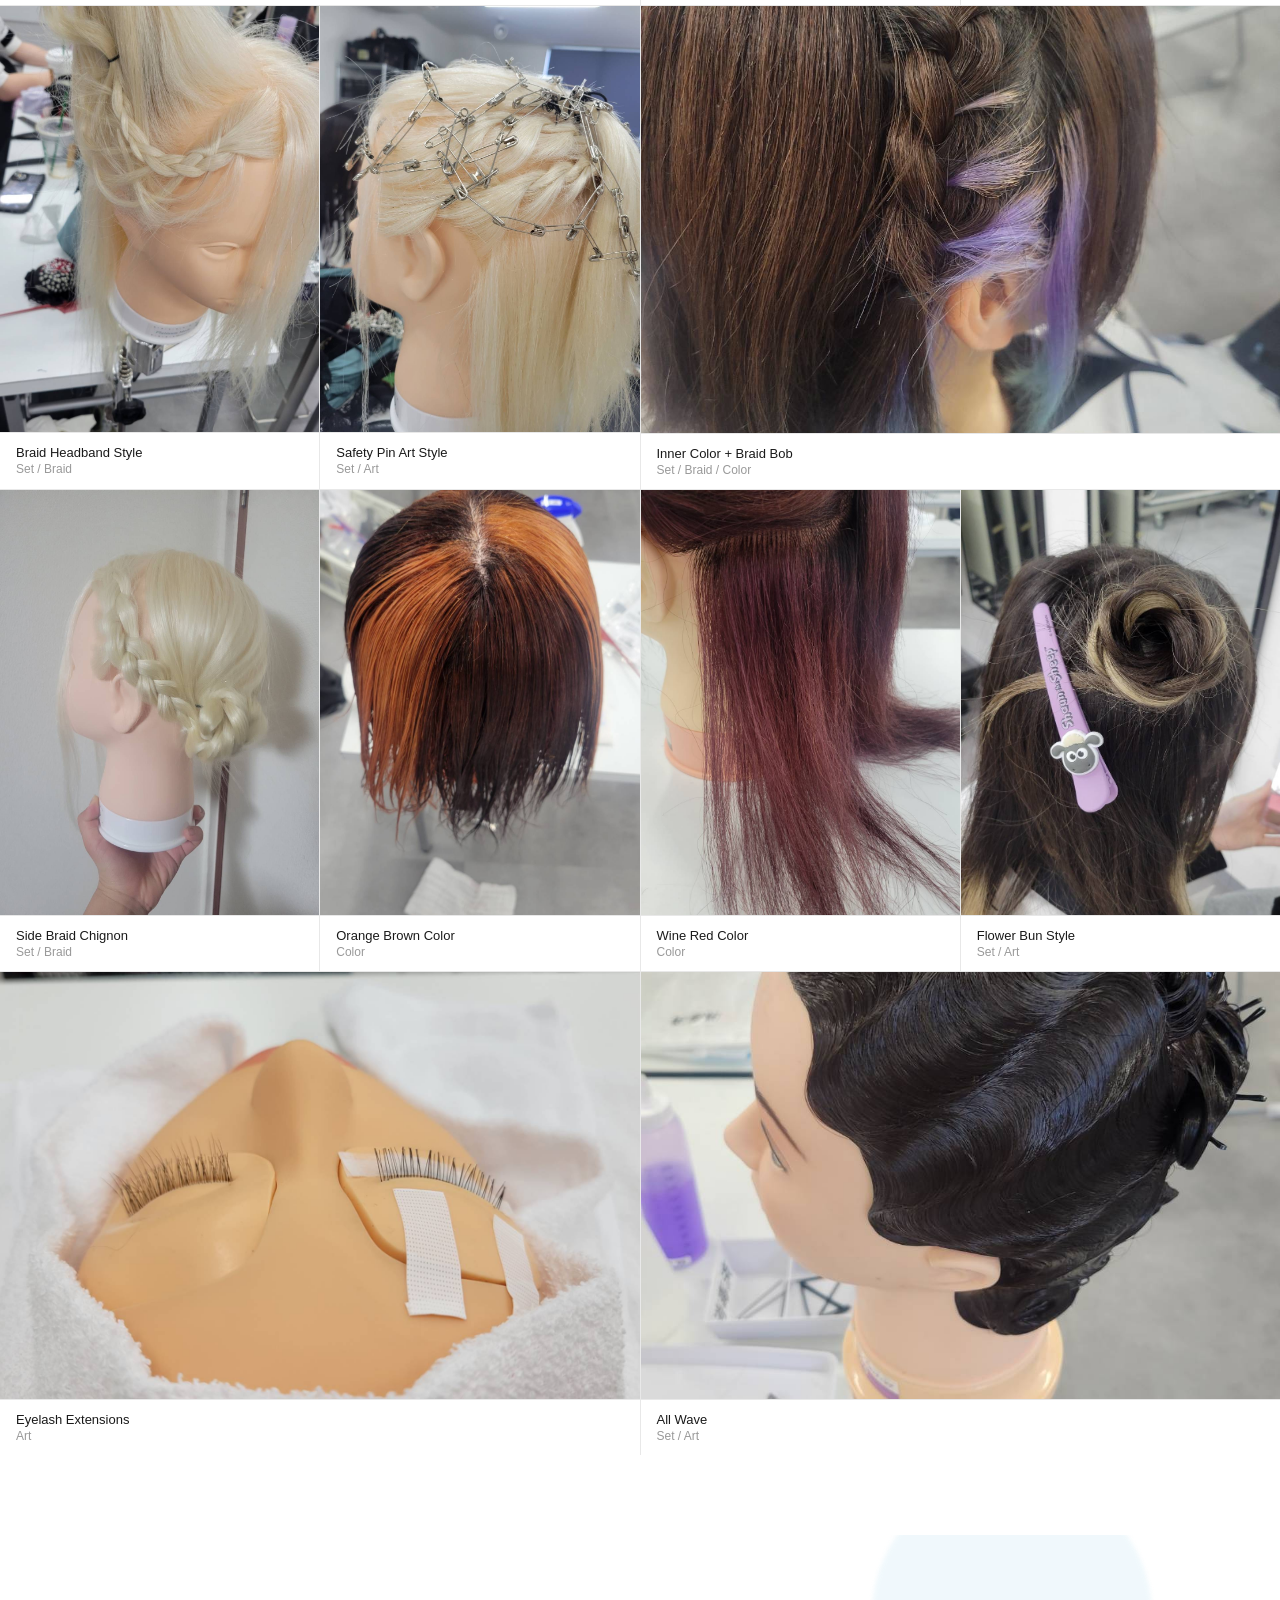
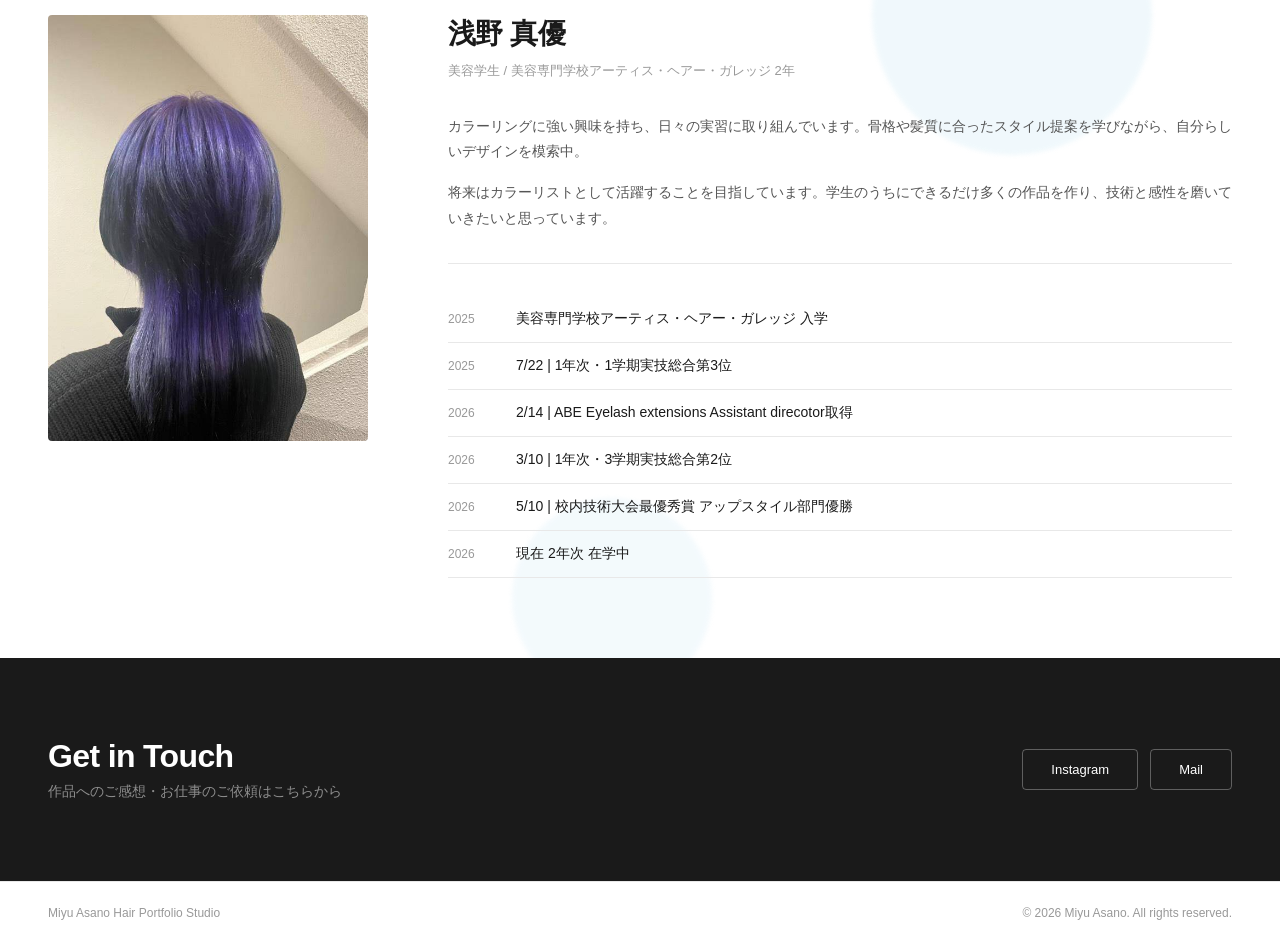
==== commit 86965a53: "水玉の位置調整" ====
--- a/index.html
+++ b/index.html
@@ -3,7 +3,7 @@
 <head>
 <meta charset="UTF-8">
 <meta name="viewport" content="width=device-width, initial-scale=1.0">
-<title>Miyu Hair Portfolio</title>
+<title>Miyu Asano Hair Portfolio</title>
 <link rel="stylesheet" href="css/style.css">
 </head>
 <body>
@@ -20,14 +20,16 @@
 <section class="hero">
   <div class="hero-dot2"></div>
   <div class="hero-dot3"></div>
+  <div class="hero-dot4"></div>
+  <div class="hero-dot5"></div>
   <div class="hero-left">
     <p class="hero-eyebrow">Beauty Student — japan</p>
-    <h1>Hair<br>Design<br>Portfolio</h1>
+    <h1>Miyu Asano<br>Hair<br>Design<br>Portfolio</br>
     <p>確かな技術と繊細なセンスで、一人ひとりの個性を活かすヘアデザインを手がけています。</p>
     <div class="hero-meta">
       <div class="meta-item"><p class="n">2</p><p>年次在学中</p></div>
       <div class="meta-item"><p class="n">50+</p><p>実習作品数</p></div>
-      <div class="meta-item"><p class="n">3</p><p>受賞コンテスト</p></div>
+      <div class="meta-item"><p class="n">4</p><p>受賞コンテスト</p></div>
     </div>
   </div>
   <span class="hero-right-label">Like</span>
@@ -135,7 +137,7 @@
 </section>
 
 <footer>
-  <span>Miyu Hair Portfolio Studio</span>
+  <span>Miyu Asano Hair Portfolio Studio</span>
   <span>© 2026 Miyu Asano. All rights reserved.</span>
 </footer>
 
--- a/css/style.css
+++ b/css/style.css
@@ -72,6 +72,29 @@
   pointer-events: none;
   z-index: 0;
   filter: blur(2px);
+}
+.hero-dot4 {
+  position: absolute;
+  border-radius: 50%;
+  width: 160px; height: 160px;
+  background: var(--accent-light);
+  opacity: 0.6;
+  bottom: 60px; right: 30%;
+  pointer-events: none;
+  z-index: 0;
+  filter: blur(2px);
+}
+.hero-dot5 {
+  position: absolute;
+  border-radius: 50%;
+  width: 450px; height: 450px;
+  background: var(--accent-light);
+  opacity: 0.65;
+  top: 30%; left: 45%;
+  transform: translate(-50%, -50%);
+  pointer-events: none;
+  z-index: 0;
+  filter: blur(3px);
 }
 .hero-left, .hero-right-label, .hero-right { position: relative; z-index: 1; }
 .hero-left {
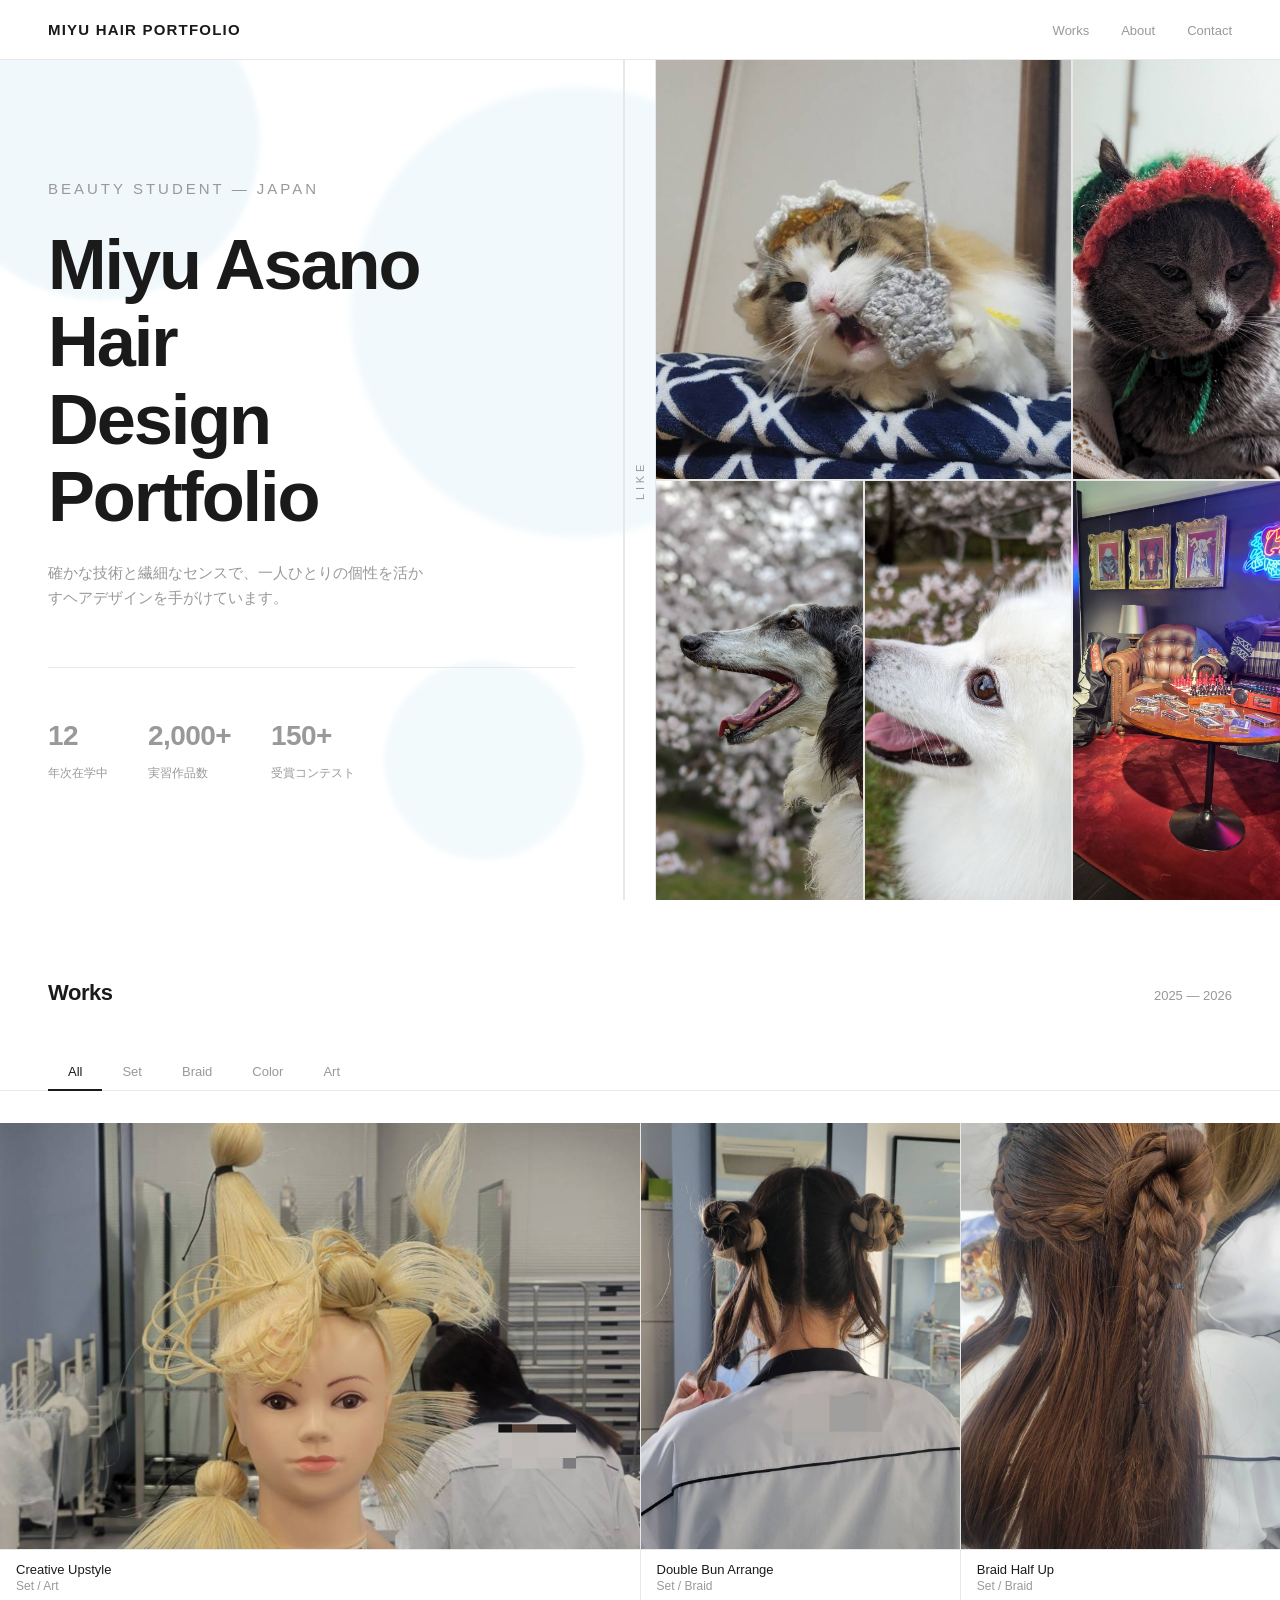
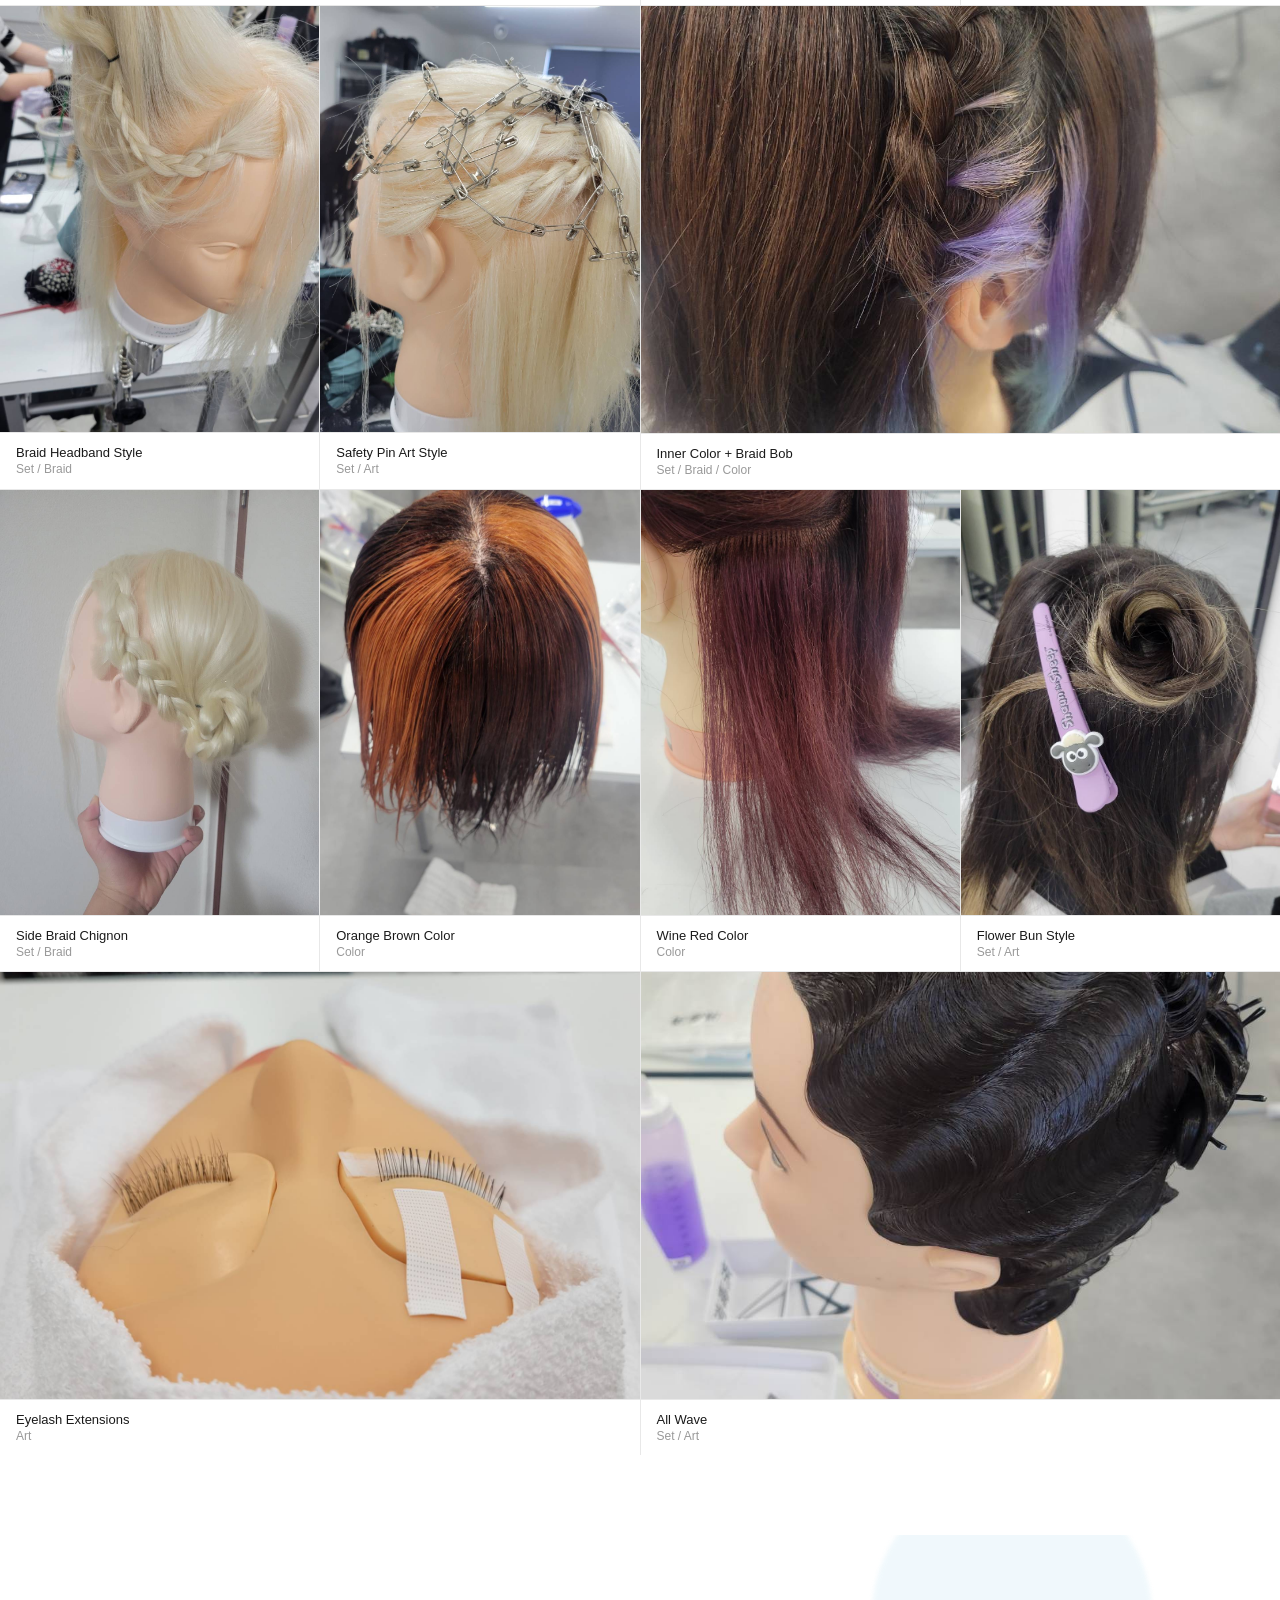
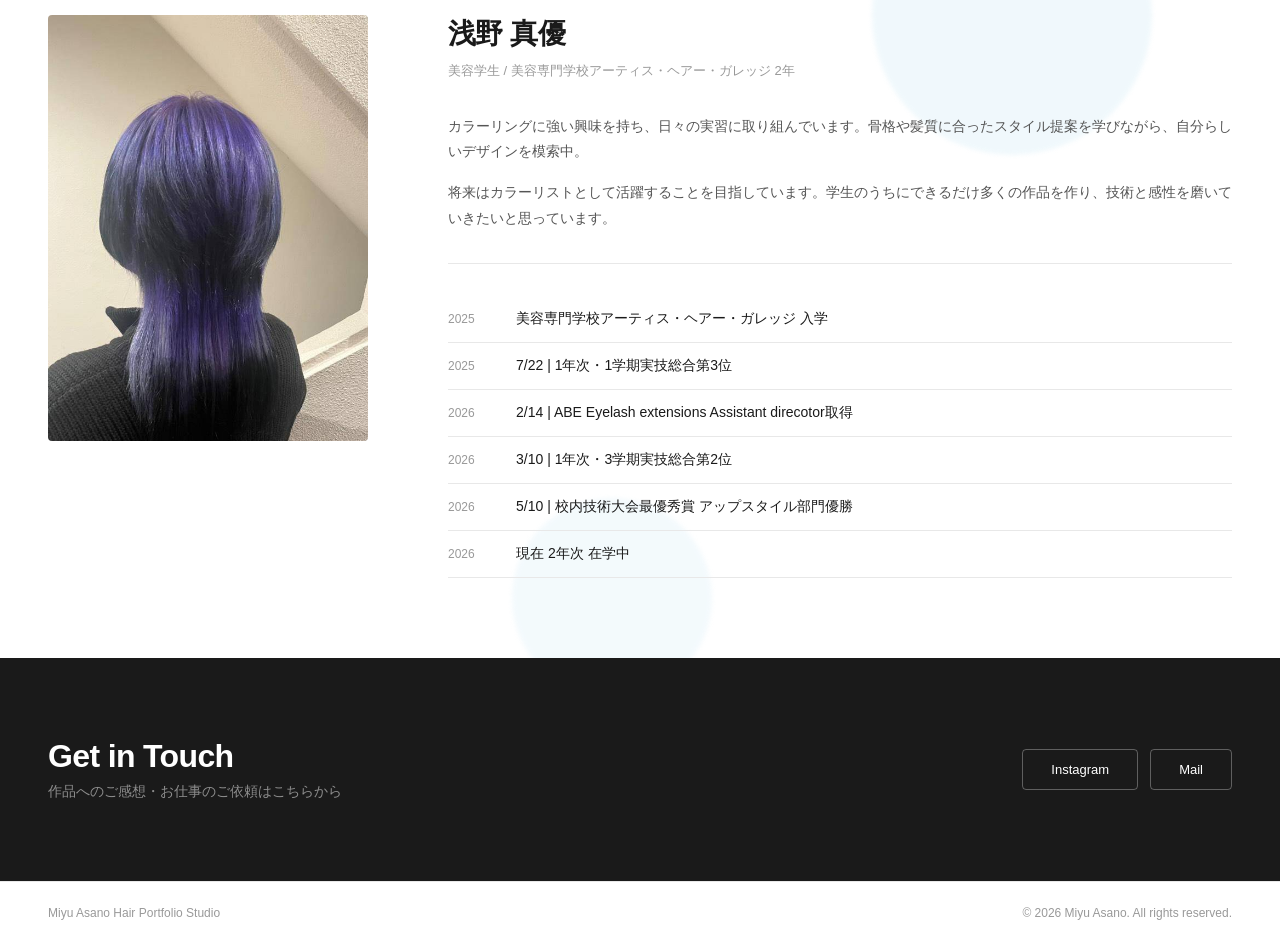
==== commit 6bc690d8: "レイアウト調整" ====
--- a/index.html
+++ b/index.html
@@ -24,7 +24,7 @@
   <div class="hero-dot5"></div>
   <div class="hero-left">
     <p class="hero-eyebrow">Beauty Student — japan</p>
-    <h1>Miyu Asano<br>Hair<br>Design<br>Portfolio</br>
+    <h1>Miyu Asano<br>Hair<br>Design<br>Portfolio</h1>
     <p>確かな技術と繊細なセンスで、一人ひとりの個性を活かすヘアデザインを手がけています。</p>
     <div class="hero-meta">
       <div class="meta-item"><p class="n">2</p><p>年次在学中</p></div>
--- a/css/style.css
+++ b/css/style.css
@@ -300,6 +300,14 @@
 @media (max-width: 768px) {
   nav { padding: 0 20px; }
   .nav-links { display: none; }
+  /* 水玉をスマホ用に小さく・非表示 */
+  .hero::after { width: 180px; height: 180px; top: -40px; left: -40px; }
+  .hero-dot2 { width: 120px; height: 120px; bottom: 20px; left: 20%; }
+  .hero-dot3 { display: none; }
+  .hero-dot4 { display: none; }
+  .hero-dot5 { width: 160px; height: 160px; top: 25%; left: 50%; }
+  .about::before { width: 160px; height: 160px; top: -30px; right: 5%; }
+  .about::after { width: 120px; height: 120px; bottom: -20px; left: 30%; }
   .hero { grid-template-columns: 1fr; min-height: auto; }
   .hero-left { padding: 48px 20px; border-right: none; border-bottom: 1px solid var(--border); }
   .hero-right-label {
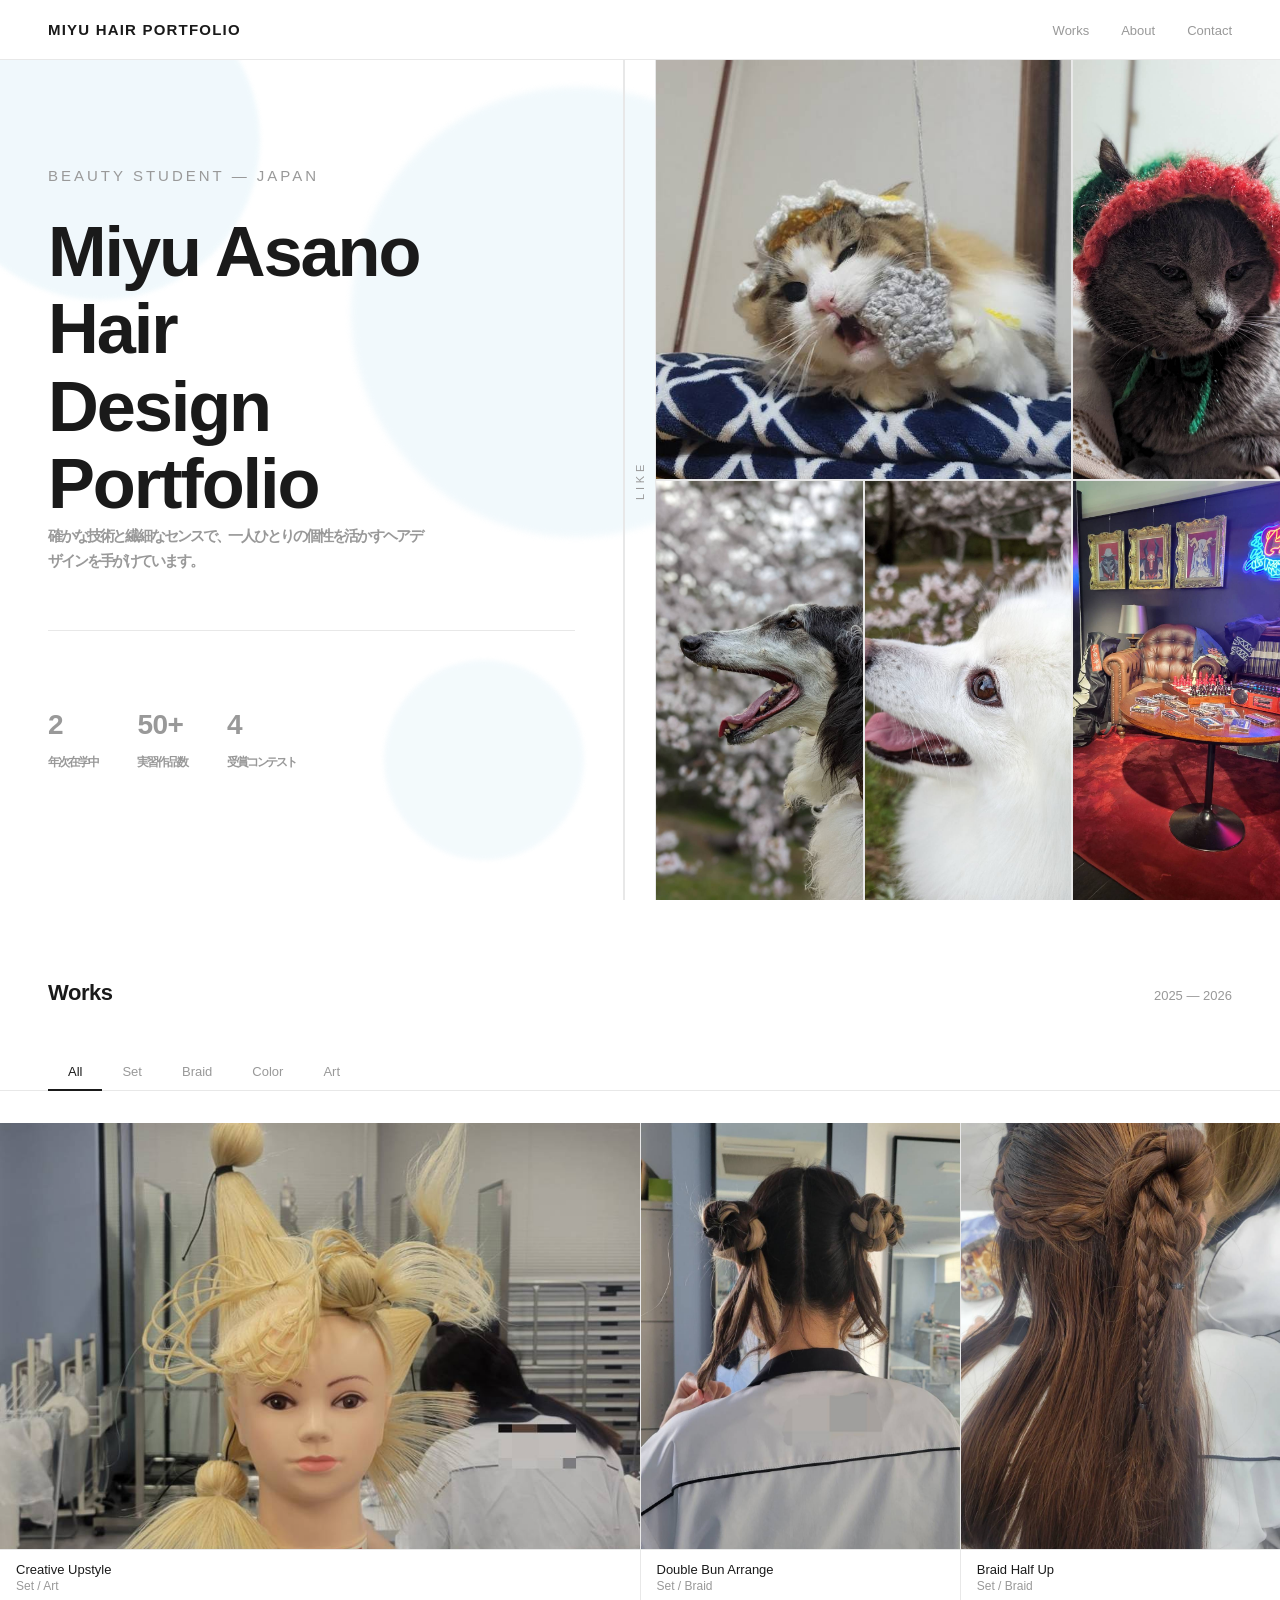
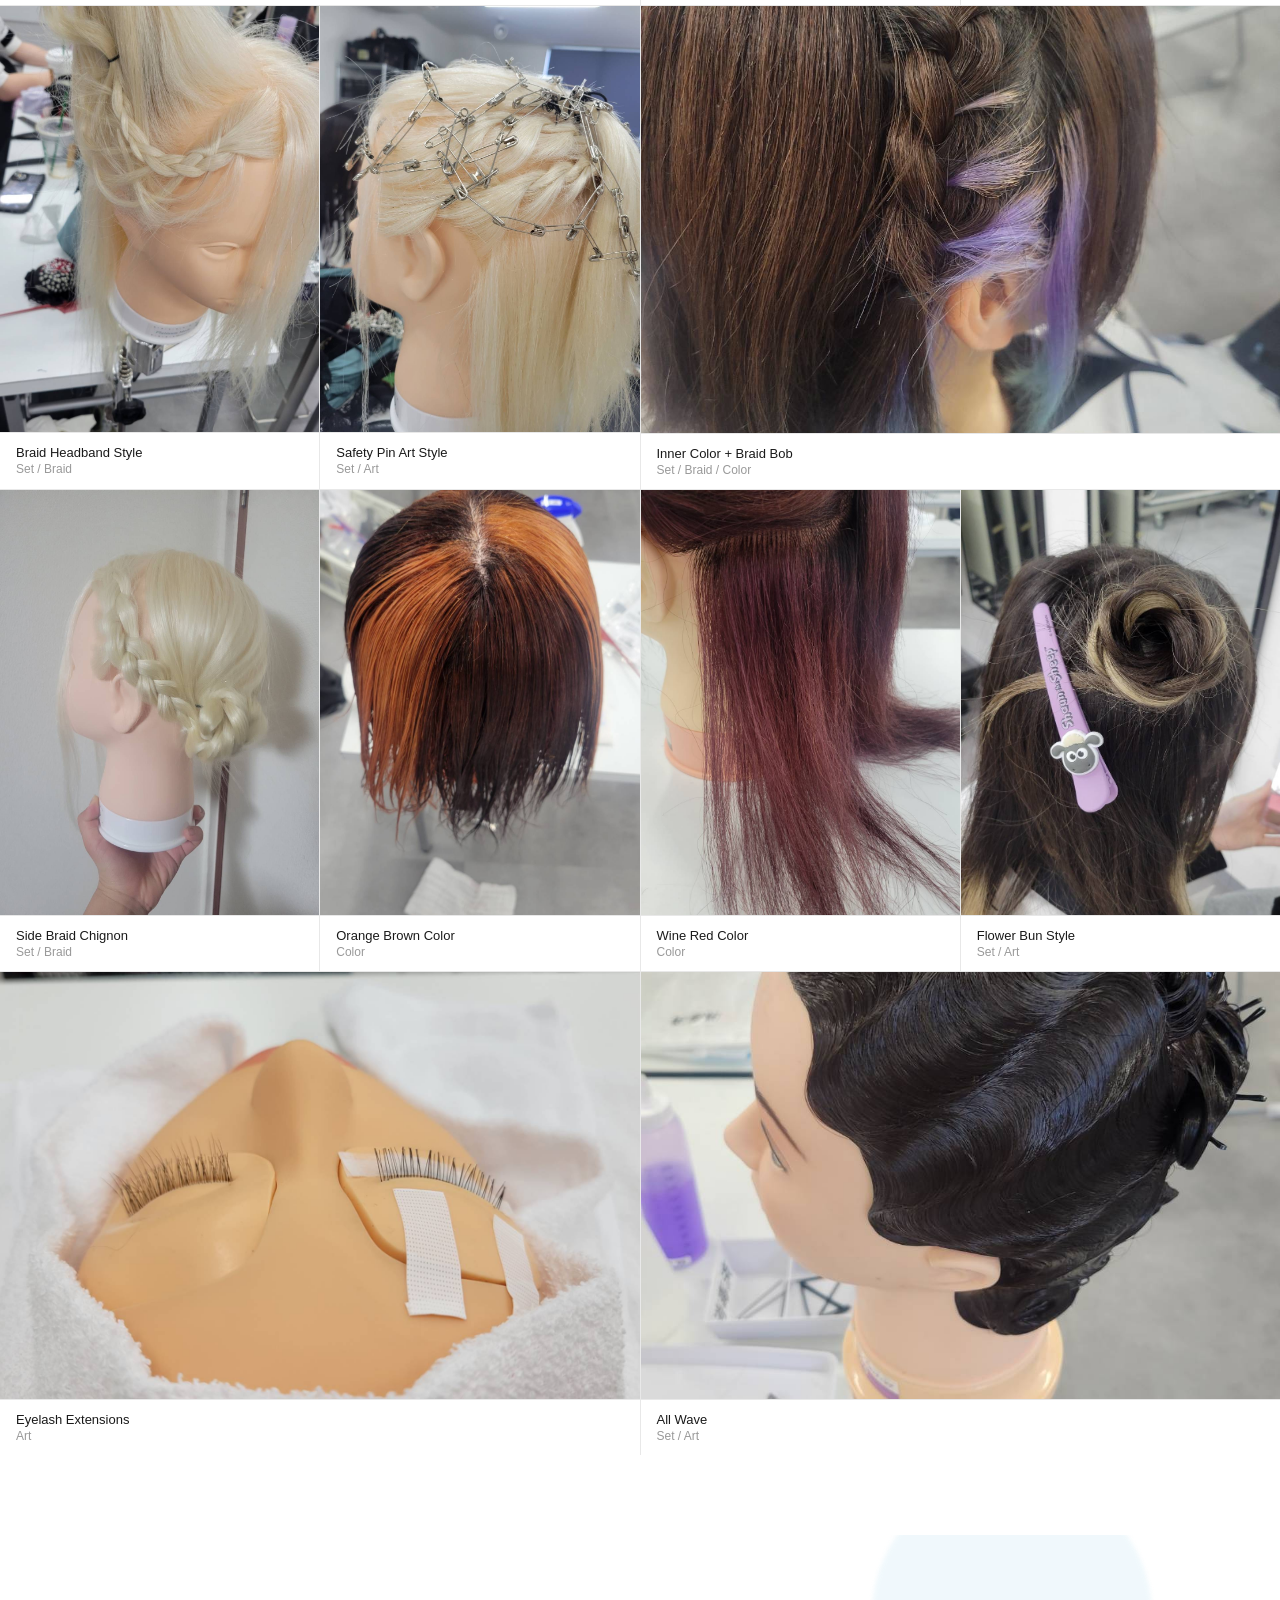
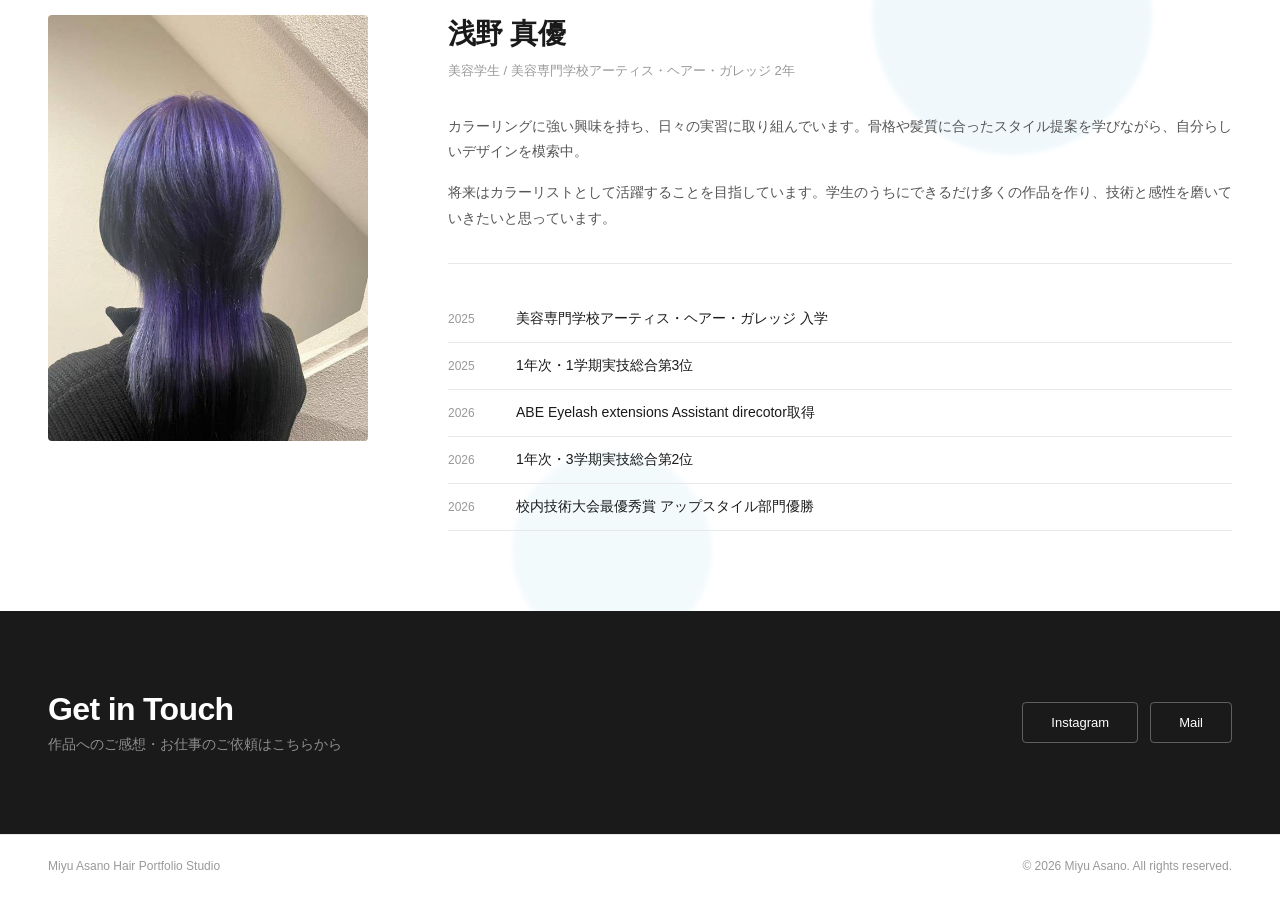
==== commit 899994d2: "レイアウト調整" ====
--- a/index.html
+++ b/index.html
@@ -24,7 +24,7 @@
   <div class="hero-dot5"></div>
   <div class="hero-left">
     <p class="hero-eyebrow">Beauty Student — japan</p>
-    <h1>Miyu Asano<br>Hair<br>Design<br>Portfolio</h1>
+    <h1>Miyu Asano<br>Hair<br>Design<br>Portfolio</br>
     <p>確かな技術と繊細なセンスで、一人ひとりの個性を活かすヘアデザインを手がけています。</p>
     <div class="hero-meta">
       <div class="meta-item"><p class="n">2</p><p>年次在学中</p></div>
@@ -116,11 +116,10 @@
     <hr class="divider">
     <div class="career-list">
       <div class="career-row"><span class="career-year">2025</span><span class="career-desc">美容専門学校アーティス・ヘアー・ガレッジ 入学</span></div>
-      <div class="career-row"><span class="career-year">2025</span><span class="career-desc">7/22 | 1年次・1学期実技総合第3位</span></div>
-      <div class="career-row"><span class="career-year">2026</span><span class="career-desc">2/14 | ABE Eyelash extensions Assistant direcotor取得</span></div>
-      <div class="career-row"><span class="career-year">2026</span><span class="career-desc">3/10 | 1年次・3学期実技総合第2位</span></div>
-      <div class="career-row"><span class="career-year">2026</span><span class="career-desc">5/10 | 校内技術大会最優秀賞 アップスタイル部門優勝</span></div>
-      <div class="career-row"><span class="career-year">2026</span><span class="career-desc">現在 2年次 在学中</span></div>
+      <div class="career-row"><span class="career-year">2025</span><span class="career-desc">1年次・1学期実技総合第3位</span></div>
+      <div class="career-row"><span class="career-year">2026</span><span class="career-desc">ABE Eyelash extensions Assistant direcotor取得</span></div>
+      <div class="career-row"><span class="career-year">2026</span><span class="career-desc">1年次・3学期実技総合第2位</span></div>
+      <div class="career-row"><span class="career-year">2026</span><span class="career-desc">校内技術大会最優秀賞 アップスタイル部門優勝</span></div>
     </div>
   </div>
 </section>
--- a/css/style.css
+++ b/css/style.css
@@ -308,7 +308,8 @@
   .hero-dot5 { width: 160px; height: 160px; top: 25%; left: 50%; }
   .about::before { width: 160px; height: 160px; top: -30px; right: 5%; }
   .about::after { width: 120px; height: 120px; bottom: -20px; left: 30%; }
-  .hero { grid-template-columns: 1fr; min-height: auto; }
+  .hero { grid-template-columns: 1fr; height: auto; min-height: auto; }
+  .works { padding: 48px 0; }
   .hero-left { padding: 48px 20px; border-right: none; border-bottom: 1px solid var(--border); }
   .hero-right-label {
     writing-mode: horizontal-tb; rotate: 0deg;
